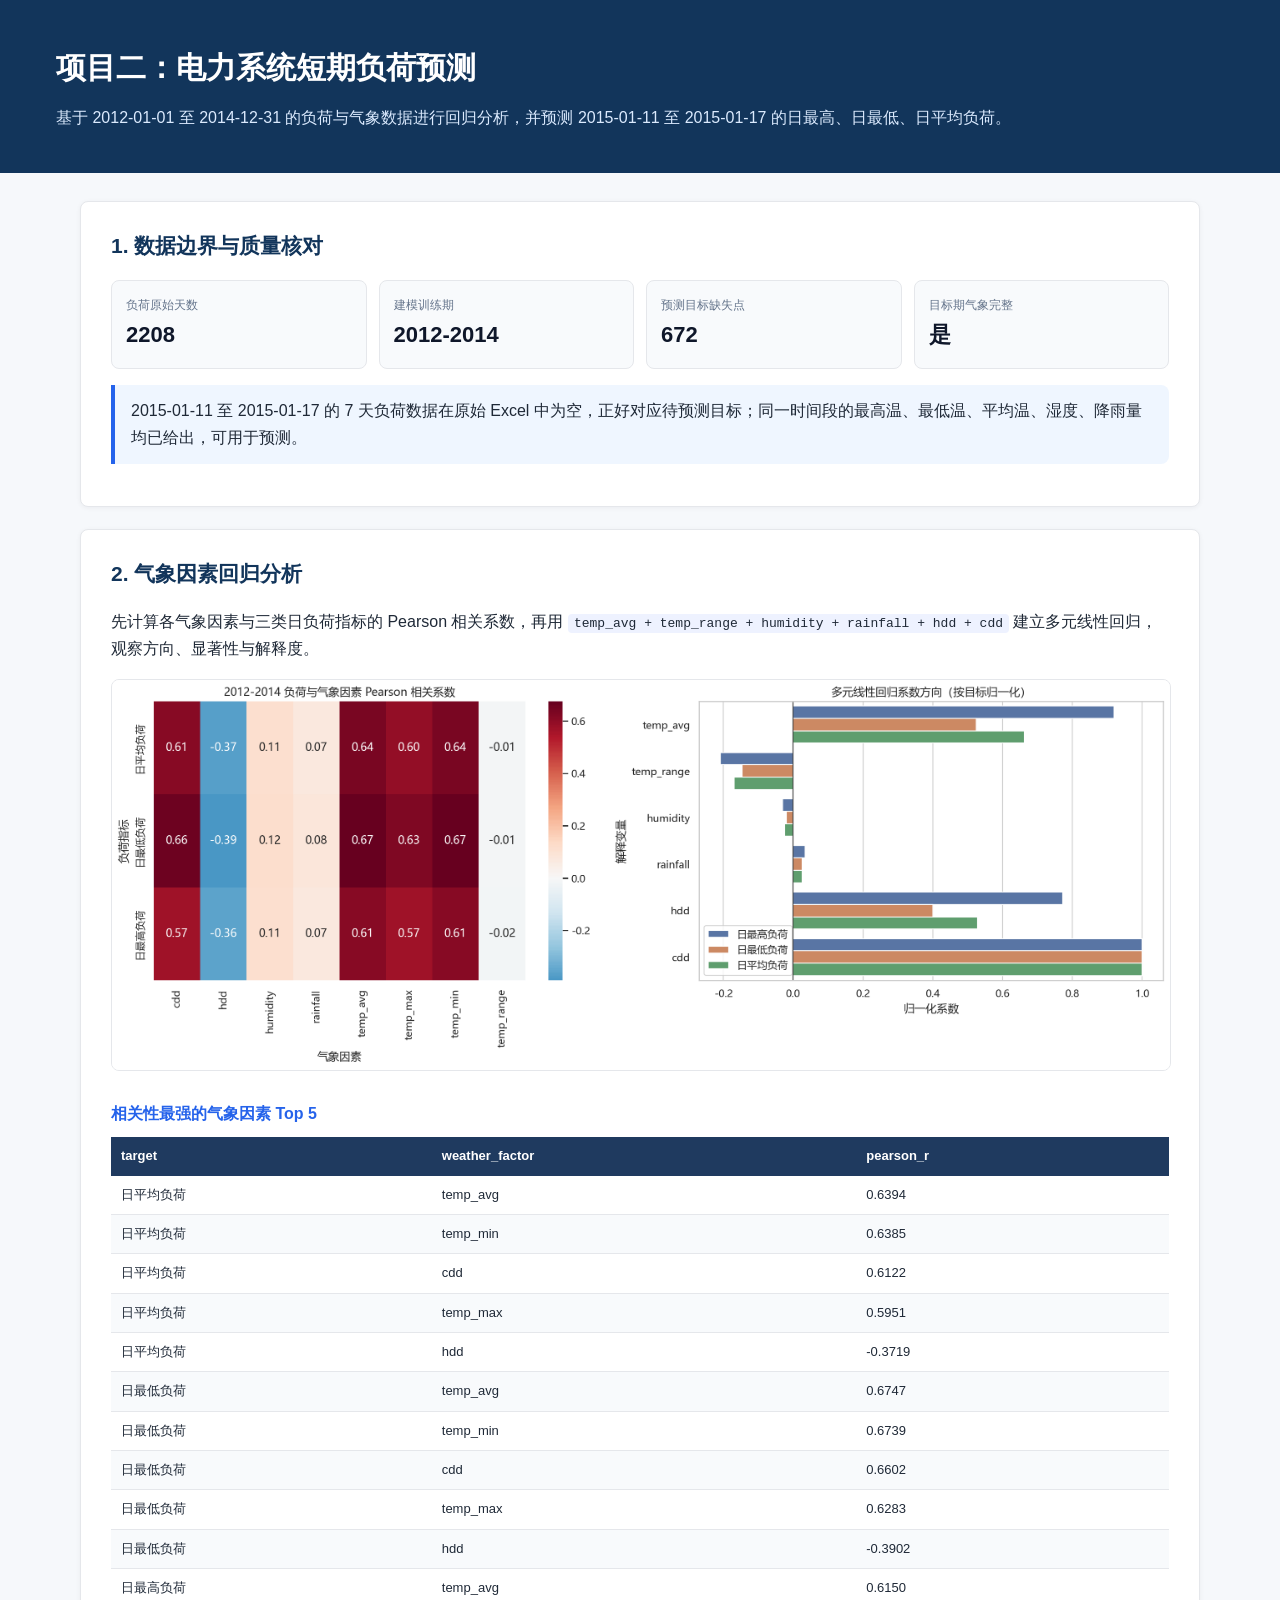
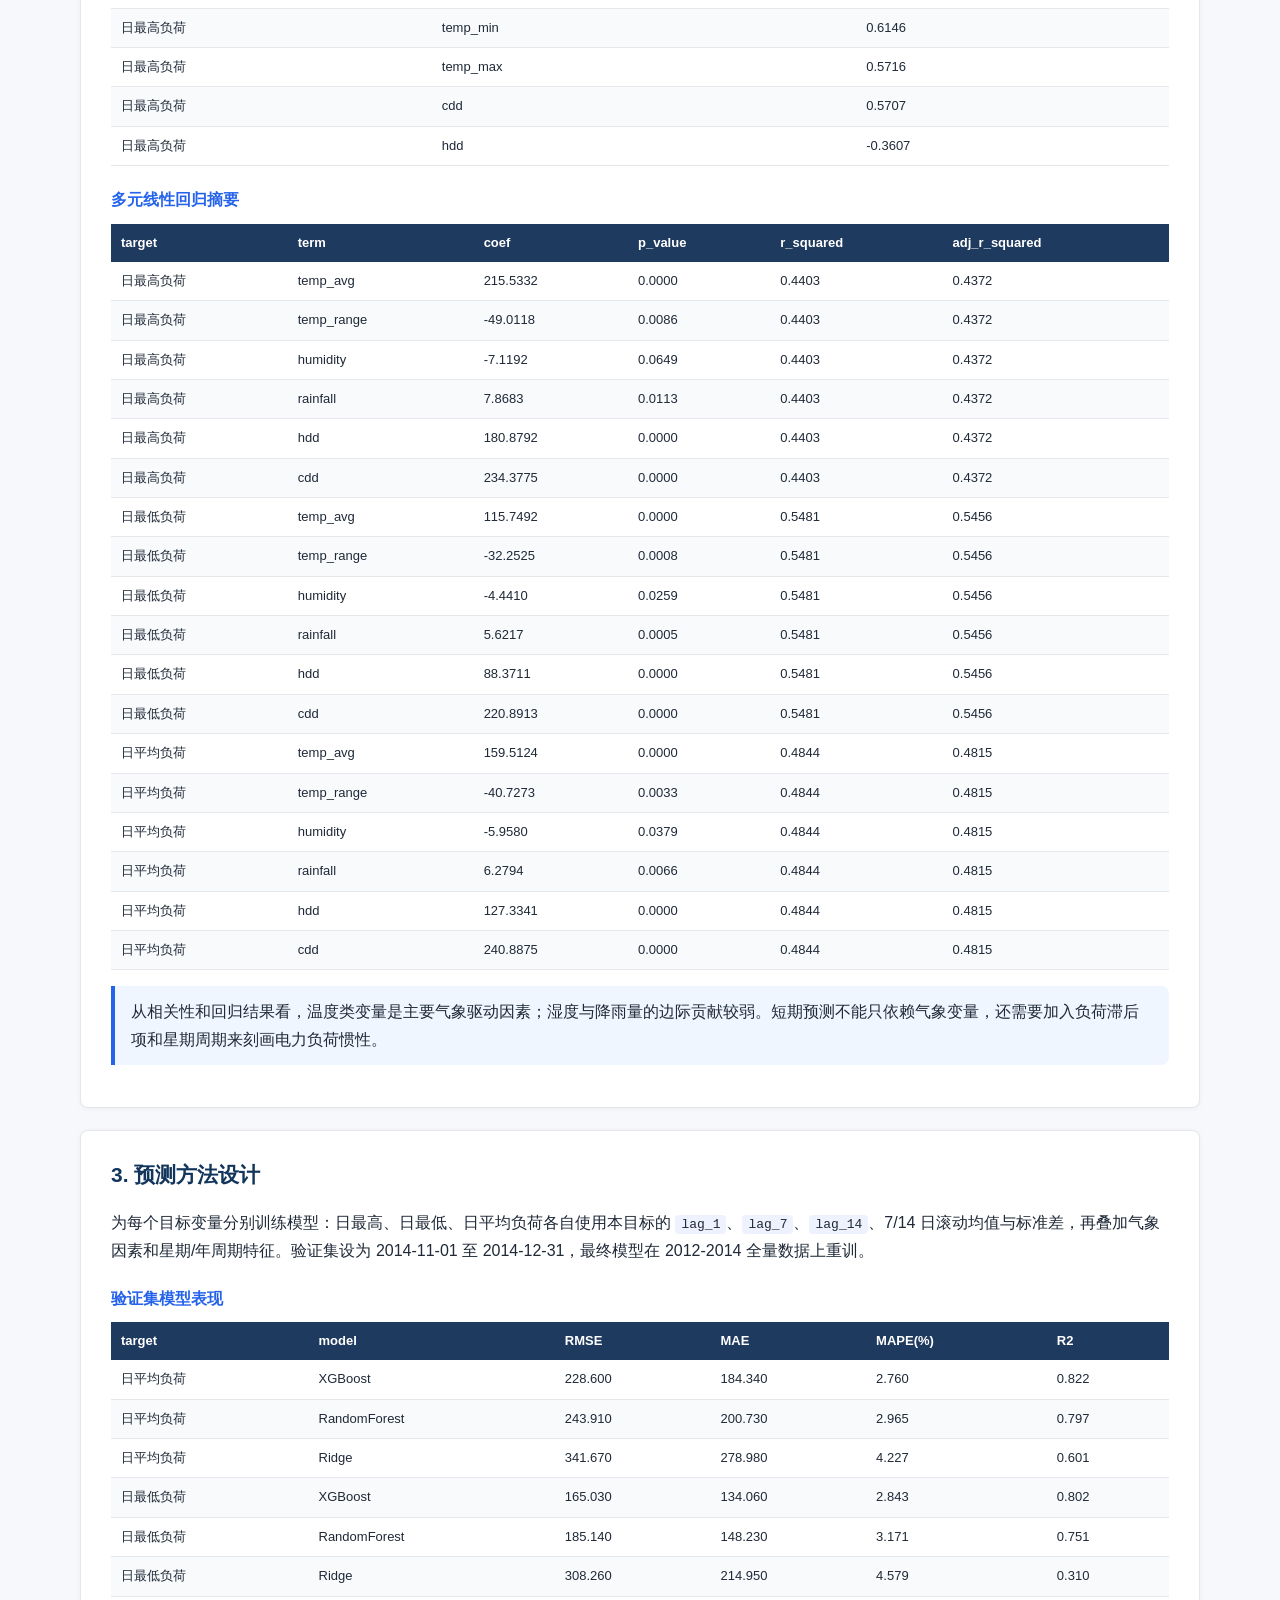
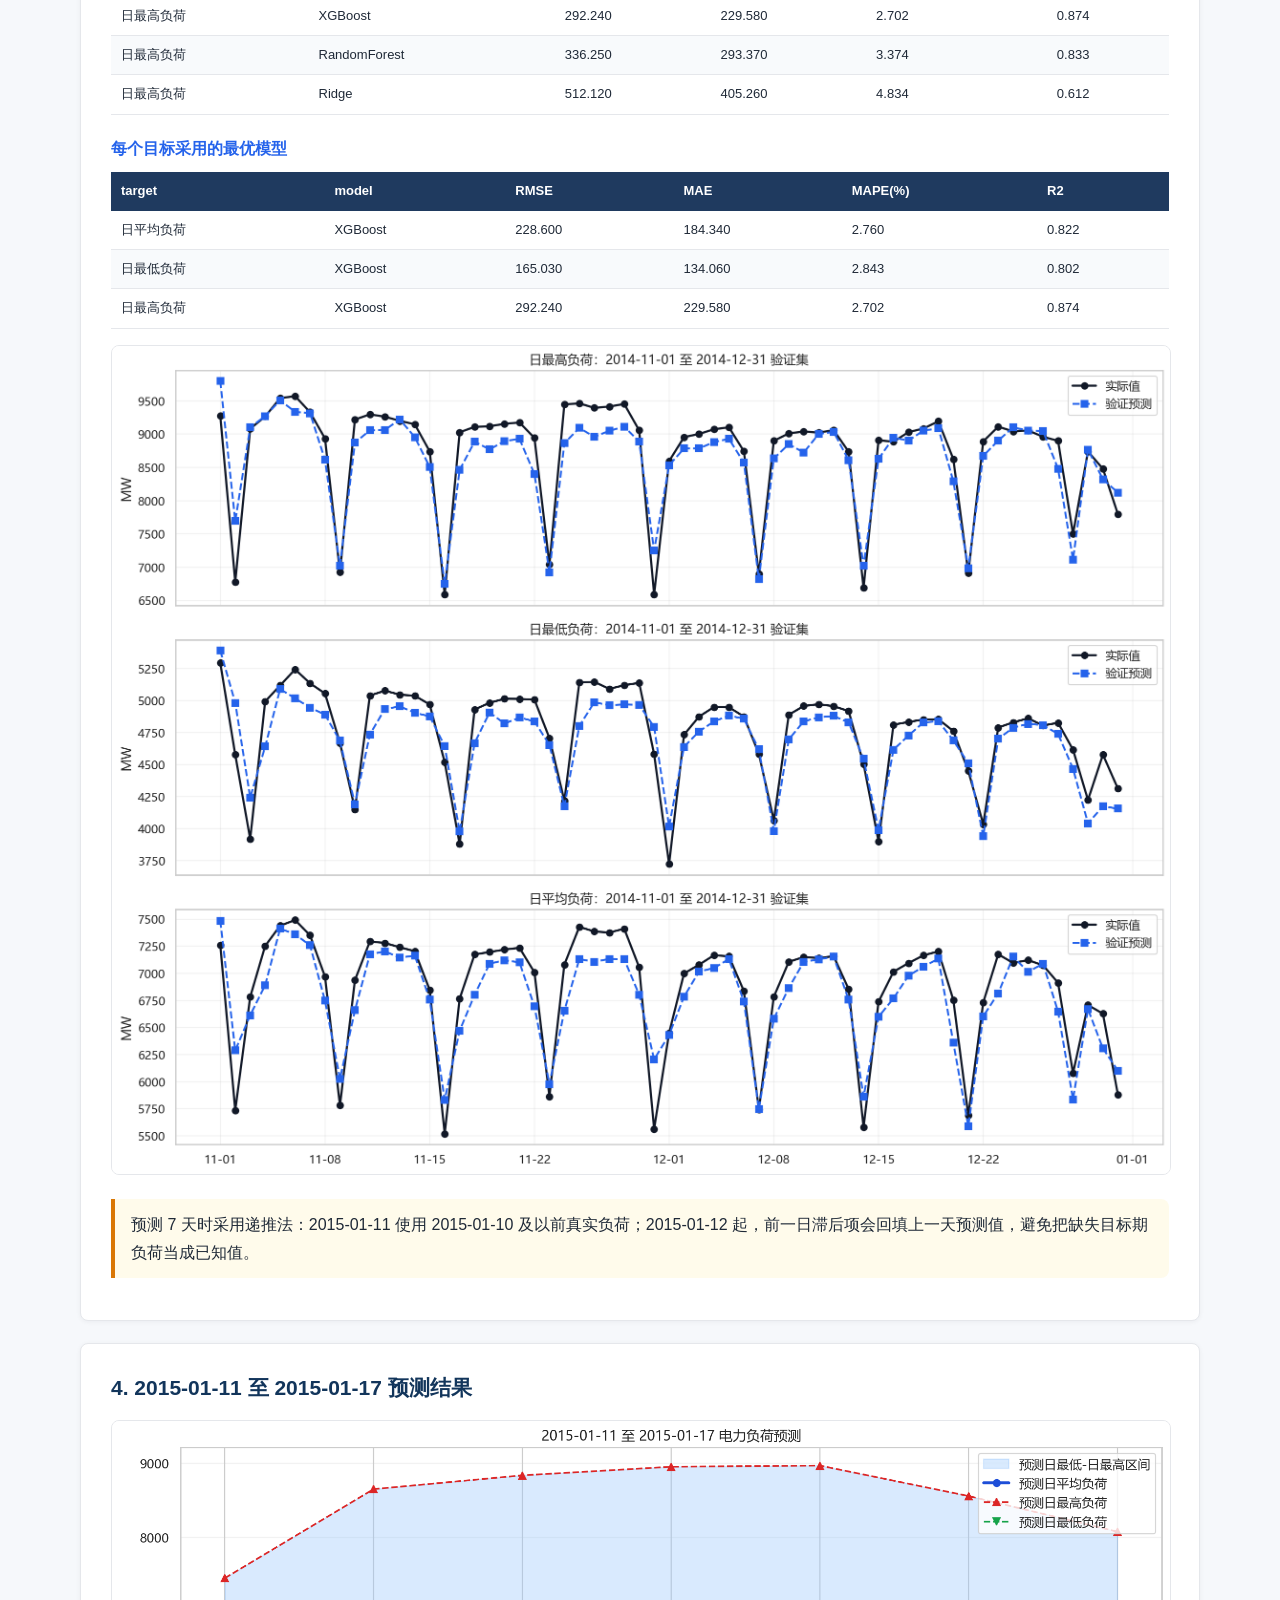
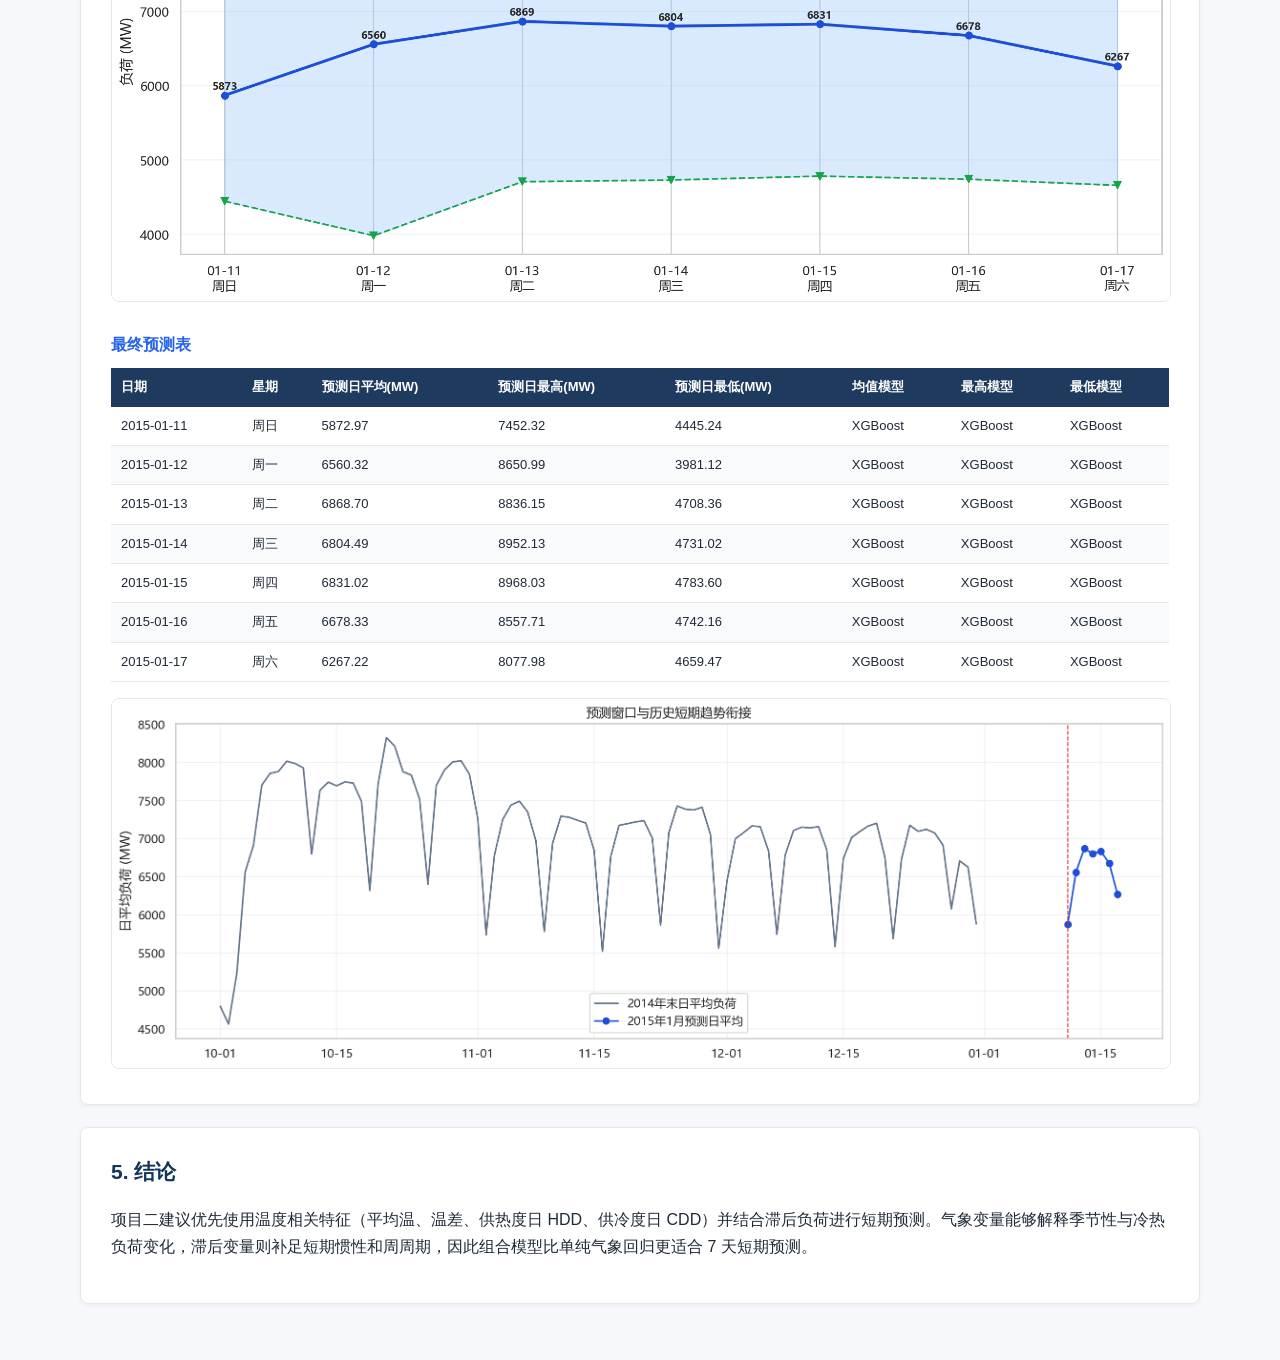
==== output/project2/project2_report.html @ 7e074442 "Initial project2 load forecasting" ====
<!DOCTYPE html>
<html lang="zh-CN">
<head>
<meta charset="utf-8">
<title>项目二：电力系统短期负荷预测</title>
<style>
body { margin: 0; background: #f6f8fb; color: #1f2937; font-family: "Microsoft YaHei", "PingFang SC", Arial, sans-serif; line-height: 1.72; }
header { background: #12355b; color: white; padding: 42px 56px; }
header h1 { margin: 0 0 10px; font-size: 30px; }
header p { margin: 0; color: #dbeafe; }
main { max-width: 1120px; margin: 28px auto 56px; padding: 0 24px; }
section { background: white; border: 1px solid #e5e7eb; border-radius: 8px; padding: 26px 30px; margin-bottom: 22px; box-shadow: 0 1px 5px rgba(15,23,42,.05); }
h2 { margin: 0 0 14px; font-size: 21px; color: #12355b; }
h3 { margin: 20px 0 10px; font-size: 16px; color: #2563eb; }
.grid { display: grid; grid-template-columns: repeat(4, minmax(0, 1fr)); gap: 12px; margin: 16px 0; }
.card { border: 1px solid #e5e7eb; border-radius: 8px; padding: 14px; background: #f8fafc; }
.label { color: #64748b; font-size: 12px; }
.value { color: #0f172a; font-size: 22px; font-weight: 800; }
.note { border-left: 4px solid #2563eb; background: #eff6ff; padding: 12px 16px; border-radius: 0 8px 8px 0; }
.warn { border-left-color: #d97706; background: #fffbeb; }
img { max-width: 100%; border-radius: 8px; border: 1px solid #e5e7eb; }
table { width: 100%; border-collapse: collapse; font-size: 13px; margin: 10px 0 16px; }
th { background: #1f3a5f; color: white; text-align: left; padding: 8px 10px; }
td { border-bottom: 1px solid #e5e7eb; padding: 8px 10px; }
tr:nth-child(even) td { background: #f8fafc; }
code { background: #eef2ff; padding: 2px 6px; border-radius: 4px; }
@media (max-width: 820px) { .grid { grid-template-columns: repeat(2, minmax(0, 1fr)); } }
</style>
</head>
<body>
<header>
  <h1>项目二：电力系统短期负荷预测</h1>
  <p>基于 2012-01-01 至 2014-12-31 的负荷与气象数据进行回归分析，并预测 2015-01-11 至 2015-01-17 的日最高、日最低、日平均负荷。</p>
</header>
<main>
<section>
  <h2>1. 数据边界与质量核对</h2>
  <div class="grid">
    <div class="card"><div class="label">负荷原始天数</div><div class="value">2208</div></div>
    <div class="card"><div class="label">建模训练期</div><div class="value">2012-2014</div></div>
    <div class="card"><div class="label">预测目标缺失点</div><div class="value">672</div></div>
    <div class="card"><div class="label">目标期气象完整</div><div class="value">是</div></div>
  </div>
  <p class="note">2015-01-11 至 2015-01-17 的 7 天负荷数据在原始 Excel 中为空，正好对应待预测目标；同一时间段的最高温、最低温、平均温、湿度、降雨量均已给出，可用于预测。</p>
</section>

<section>
  <h2>2. 气象因素回归分析</h2>
  <p>先计算各气象因素与三类日负荷指标的 Pearson 相关系数，再用 <code>temp_avg + temp_range + humidity + rainfall + hdd + cdd</code> 建立多元线性回归，观察方向、显著性与解释度。</p>
  <img src="[data-uri]" alt="气象回归分析">
  <h3>相关性最强的气象因素 Top 5</h3>
  <table class="dataframe data-table">
  <thead>
    <tr style="text-align: right;">
      <th>target</th>
      <th>weather_factor</th>
      <th>pearson_r</th>
    </tr>
  </thead>
  <tbody>
    <tr>
      <td>日平均负荷</td>
      <td>temp_avg</td>
      <td>0.6394</td>
    </tr>
    <tr>
      <td>日平均负荷</td>
      <td>temp_min</td>
      <td>0.6385</td>
    </tr>
    <tr>
      <td>日平均负荷</td>
      <td>cdd</td>
      <td>0.6122</td>
    </tr>
    <tr>
      <td>日平均负荷</td>
      <td>temp_max</td>
      <td>0.5951</td>
    </tr>
    <tr>
      <td>日平均负荷</td>
      <td>hdd</td>
      <td>-0.3719</td>
    </tr>
    <tr>
      <td>日最低负荷</td>
      <td>temp_avg</td>
      <td>0.6747</td>
    </tr>
    <tr>
      <td>日最低负荷</td>
      <td>temp_min</td>
      <td>0.6739</td>
    </tr>
    <tr>
      <td>日最低负荷</td>
      <td>cdd</td>
      <td>0.6602</td>
    </tr>
    <tr>
      <td>日最低负荷</td>
      <td>temp_max</td>
      <td>0.6283</td>
    </tr>
    <tr>
      <td>日最低负荷</td>
      <td>hdd</td>
      <td>-0.3902</td>
    </tr>
    <tr>
      <td>日最高负荷</td>
      <td>temp_avg</td>
      <td>0.6150</td>
    </tr>
    <tr>
      <td>日最高负荷</td>
      <td>temp_min</td>
      <td>0.6146</td>
    </tr>
    <tr>
      <td>日最高负荷</td>
      <td>temp_max</td>
      <td>0.5716</td>
    </tr>
    <tr>
      <td>日最高负荷</td>
      <td>cdd</td>
      <td>0.5707</td>
    </tr>
    <tr>
      <td>日最高负荷</td>
      <td>hdd</td>
      <td>-0.3607</td>
    </tr>
  </tbody>
</table>
  <h3>多元线性回归摘要</h3>
  <table class="dataframe data-table">
  <thead>
    <tr style="text-align: right;">
      <th>target</th>
      <th>term</th>
      <th>coef</th>
      <th>p_value</th>
      <th>r_squared</th>
      <th>adj_r_squared</th>
    </tr>
  </thead>
  <tbody>
    <tr>
      <td>日最高负荷</td>
      <td>temp_avg</td>
      <td>215.5332</td>
      <td>0.0000</td>
      <td>0.4403</td>
      <td>0.4372</td>
    </tr>
    <tr>
      <td>日最高负荷</td>
      <td>temp_range</td>
      <td>-49.0118</td>
      <td>0.0086</td>
      <td>0.4403</td>
      <td>0.4372</td>
    </tr>
    <tr>
      <td>日最高负荷</td>
      <td>humidity</td>
      <td>-7.1192</td>
      <td>0.0649</td>
      <td>0.4403</td>
      <td>0.4372</td>
    </tr>
    <tr>
      <td>日最高负荷</td>
      <td>rainfall</td>
      <td>7.8683</td>
      <td>0.0113</td>
      <td>0.4403</td>
      <td>0.4372</td>
    </tr>
    <tr>
      <td>日最高负荷</td>
      <td>hdd</td>
      <td>180.8792</td>
      <td>0.0000</td>
      <td>0.4403</td>
      <td>0.4372</td>
    </tr>
    <tr>
      <td>日最高负荷</td>
      <td>cdd</td>
      <td>234.3775</td>
      <td>0.0000</td>
      <td>0.4403</td>
      <td>0.4372</td>
    </tr>
    <tr>
      <td>日最低负荷</td>
      <td>temp_avg</td>
      <td>115.7492</td>
      <td>0.0000</td>
      <td>0.5481</td>
      <td>0.5456</td>
    </tr>
    <tr>
      <td>日最低负荷</td>
      <td>temp_range</td>
      <td>-32.2525</td>
      <td>0.0008</td>
      <td>0.5481</td>
      <td>0.5456</td>
    </tr>
    <tr>
      <td>日最低负荷</td>
      <td>humidity</td>
      <td>-4.4410</td>
      <td>0.0259</td>
      <td>0.5481</td>
      <td>0.5456</td>
    </tr>
    <tr>
      <td>日最低负荷</td>
      <td>rainfall</td>
      <td>5.6217</td>
      <td>0.0005</td>
      <td>0.5481</td>
      <td>0.5456</td>
    </tr>
    <tr>
      <td>日最低负荷</td>
      <td>hdd</td>
      <td>88.3711</td>
      <td>0.0000</td>
      <td>0.5481</td>
      <td>0.5456</td>
    </tr>
    <tr>
      <td>日最低负荷</td>
      <td>cdd</td>
      <td>220.8913</td>
      <td>0.0000</td>
      <td>0.5481</td>
      <td>0.5456</td>
    </tr>
    <tr>
      <td>日平均负荷</td>
      <td>temp_avg</td>
      <td>159.5124</td>
      <td>0.0000</td>
      <td>0.4844</td>
      <td>0.4815</td>
    </tr>
    <tr>
      <td>日平均负荷</td>
      <td>temp_range</td>
      <td>-40.7273</td>
      <td>0.0033</td>
      <td>0.4844</td>
      <td>0.4815</td>
    </tr>
    <tr>
      <td>日平均负荷</td>
      <td>humidity</td>
      <td>-5.9580</td>
      <td>0.0379</td>
      <td>0.4844</td>
      <td>0.4815</td>
    </tr>
    <tr>
      <td>日平均负荷</td>
      <td>rainfall</td>
      <td>6.2794</td>
      <td>0.0066</td>
      <td>0.4844</td>
      <td>0.4815</td>
    </tr>
    <tr>
      <td>日平均负荷</td>
      <td>hdd</td>
      <td>127.3341</td>
      <td>0.0000</td>
      <td>0.4844</td>
      <td>0.4815</td>
    </tr>
    <tr>
      <td>日平均负荷</td>
      <td>cdd</td>
      <td>240.8875</td>
      <td>0.0000</td>
      <td>0.4844</td>
      <td>0.4815</td>
    </tr>
  </tbody>
</table>
  <p class="note">从相关性和回归结果看，温度类变量是主要气象驱动因素；湿度与降雨量的边际贡献较弱。短期预测不能只依赖气象变量，还需要加入负荷滞后项和星期周期来刻画电力负荷惯性。</p>
</section>

<section>
  <h2>3. 预测方法设计</h2>
  <p>为每个目标变量分别训练模型：日最高、日最低、日平均负荷各自使用本目标的 <code>lag_1</code>、<code>lag_7</code>、<code>lag_14</code>、7/14 日滚动均值与标准差，再叠加气象因素和星期/年周期特征。验证集设为 2014-11-01 至 2014-12-31，最终模型在 2012-2014 全量数据上重训。</p>
  <h3>验证集模型表现</h3>
  <table class="dataframe data-table">
  <thead>
    <tr style="text-align: right;">
      <th>target</th>
      <th>model</th>
      <th>RMSE</th>
      <th>MAE</th>
      <th>MAPE(%)</th>
      <th>R2</th>
    </tr>
  </thead>
  <tbody>
    <tr>
      <td>日平均负荷</td>
      <td>XGBoost</td>
      <td>228.600</td>
      <td>184.340</td>
      <td>2.760</td>
      <td>0.822</td>
    </tr>
    <tr>
      <td>日平均负荷</td>
      <td>RandomForest</td>
      <td>243.910</td>
      <td>200.730</td>
      <td>2.965</td>
      <td>0.797</td>
    </tr>
    <tr>
      <td>日平均负荷</td>
      <td>Ridge</td>
      <td>341.670</td>
      <td>278.980</td>
      <td>4.227</td>
      <td>0.601</td>
    </tr>
    <tr>
      <td>日最低负荷</td>
      <td>XGBoost</td>
      <td>165.030</td>
      <td>134.060</td>
      <td>2.843</td>
      <td>0.802</td>
    </tr>
    <tr>
      <td>日最低负荷</td>
      <td>RandomForest</td>
      <td>185.140</td>
      <td>148.230</td>
      <td>3.171</td>
      <td>0.751</td>
    </tr>
    <tr>
      <td>日最低负荷</td>
      <td>Ridge</td>
      <td>308.260</td>
      <td>214.950</td>
      <td>4.579</td>
      <td>0.310</td>
    </tr>
    <tr>
      <td>日最高负荷</td>
      <td>XGBoost</td>
      <td>292.240</td>
      <td>229.580</td>
      <td>2.702</td>
      <td>0.874</td>
    </tr>
    <tr>
      <td>日最高负荷</td>
      <td>RandomForest</td>
      <td>336.250</td>
      <td>293.370</td>
      <td>3.374</td>
      <td>0.833</td>
    </tr>
    <tr>
      <td>日最高负荷</td>
      <td>Ridge</td>
      <td>512.120</td>
      <td>405.260</td>
      <td>4.834</td>
      <td>0.612</td>
    </tr>
  </tbody>
</table>
  <h3>每个目标采用的最优模型</h3>
  <table class="dataframe data-table">
  <thead>
    <tr style="text-align: right;">
      <th>target</th>
      <th>model</th>
      <th>RMSE</th>
      <th>MAE</th>
      <th>MAPE(%)</th>
      <th>R2</th>
    </tr>
  </thead>
  <tbody>
    <tr>
      <td>日平均负荷</td>
      <td>XGBoost</td>
      <td>228.600</td>
      <td>184.340</td>
      <td>2.760</td>
      <td>0.822</td>
    </tr>
    <tr>
      <td>日最低负荷</td>
      <td>XGBoost</td>
      <td>165.030</td>
      <td>134.060</td>
      <td>2.843</td>
      <td>0.802</td>
    </tr>
    <tr>
      <td>日最高负荷</td>
      <td>XGBoost</td>
      <td>292.240</td>
      <td>229.580</td>
      <td>2.702</td>
      <td>0.874</td>
    </tr>
  </tbody>
</table>
  <img src="[data-uri]" alt="验证集拟合">
  <p class="note warn">预测 7 天时采用递推法：2015-01-11 使用 2015-01-10 及以前真实负荷；2015-01-12 起，前一日滞后项会回填上一天预测值，避免把缺失目标期负荷当成已知值。</p>
</section>

<section>
  <h2>4. 2015-01-11 至 2015-01-17 预测结果</h2>
  <img src="[data-uri]" alt="最终预测">
  <h3>最终预测表</h3>
  <table class="dataframe data-table">
  <thead>
    <tr style="text-align: right;">
      <th>日期</th>
      <th>星期</th>
      <th>预测日平均(MW)</th>
      <th>预测日最高(MW)</th>
      <th>预测日最低(MW)</th>
      <th>均值模型</th>
      <th>最高模型</th>
      <th>最低模型</th>
    </tr>
  </thead>
  <tbody>
    <tr>
      <td>2015-01-11</td>
      <td>周日</td>
      <td>5872.97</td>
      <td>7452.32</td>
      <td>4445.24</td>
      <td>XGBoost</td>
      <td>XGBoost</td>
      <td>XGBoost</td>
    </tr>
    <tr>
      <td>2015-01-12</td>
      <td>周一</td>
      <td>6560.32</td>
      <td>8650.99</td>
      <td>3981.12</td>
      <td>XGBoost</td>
      <td>XGBoost</td>
      <td>XGBoost</td>
    </tr>
    <tr>
      <td>2015-01-13</td>
      <td>周二</td>
      <td>6868.70</td>
      <td>8836.15</td>
      <td>4708.36</td>
      <td>XGBoost</td>
      <td>XGBoost</td>
      <td>XGBoost</td>
    </tr>
    <tr>
      <td>2015-01-14</td>
      <td>周三</td>
      <td>6804.49</td>
      <td>8952.13</td>
      <td>4731.02</td>
      <td>XGBoost</td>
      <td>XGBoost</td>
      <td>XGBoost</td>
    </tr>
    <tr>
      <td>2015-01-15</td>
      <td>周四</td>
      <td>6831.02</td>
      <td>8968.03</td>
      <td>4783.60</td>
      <td>XGBoost</td>
      <td>XGBoost</td>
      <td>XGBoost</td>
    </tr>
    <tr>
      <td>2015-01-16</td>
      <td>周五</td>
      <td>6678.33</td>
      <td>8557.71</td>
      <td>4742.16</td>
      <td>XGBoost</td>
      <td>XGBoost</td>
      <td>XGBoost</td>
    </tr>
    <tr>
      <td>2015-01-17</td>
      <td>周六</td>
      <td>6267.22</td>
      <td>8077.98</td>
      <td>4659.47</td>
      <td>XGBoost</td>
      <td>XGBoost</td>
      <td>XGBoost</td>
    </tr>
  </tbody>
</table>
  <img src="[data-uri]" alt="历史趋势衔接">
</section>

<section>
  <h2>5. 结论</h2>
  <p>项目二建议优先使用温度相关特征（平均温、温差、供热度日 HDD、供冷度日 CDD）并结合滞后负荷进行短期预测。气象变量能够解释季节性与冷热负荷变化，滞后变量则补足短期惯性和周周期，因此组合模型比单纯气象回归更适合 7 天短期预测。</p>
</section>
</main>
</body>
</html>
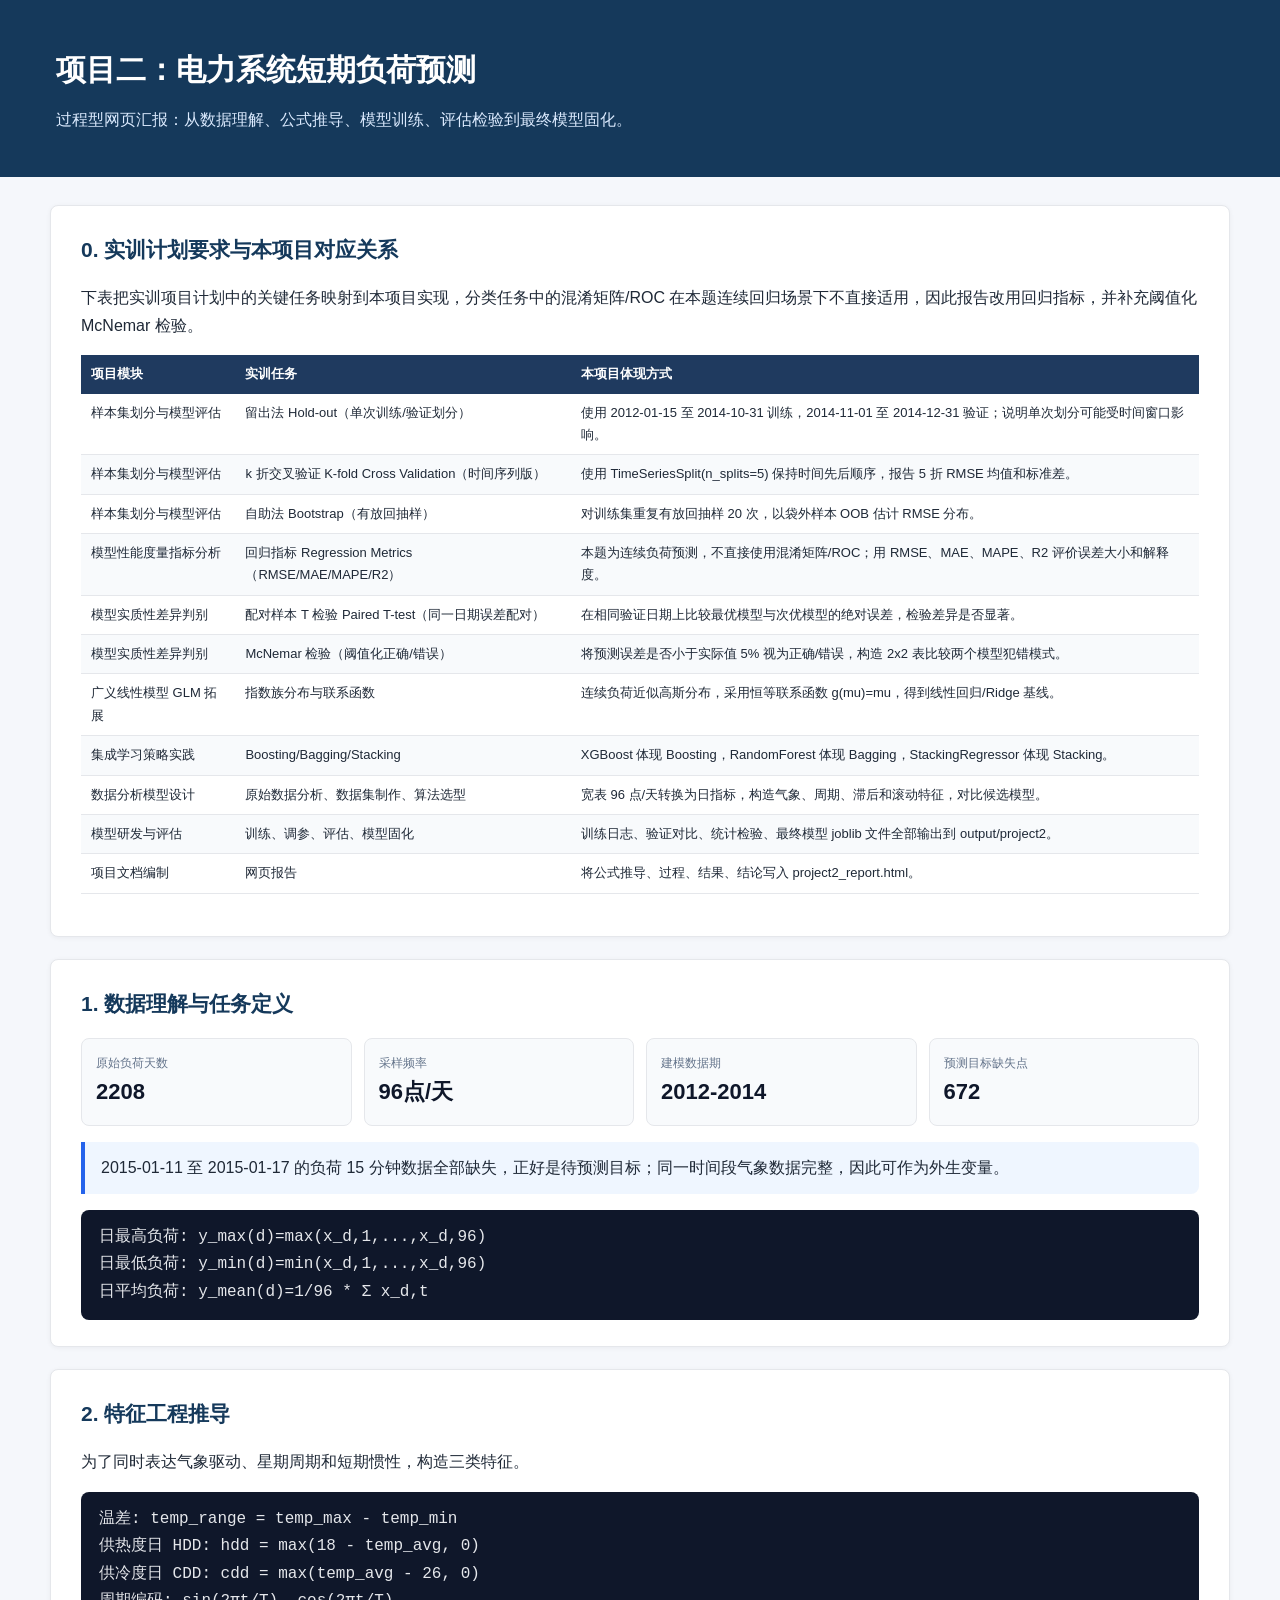
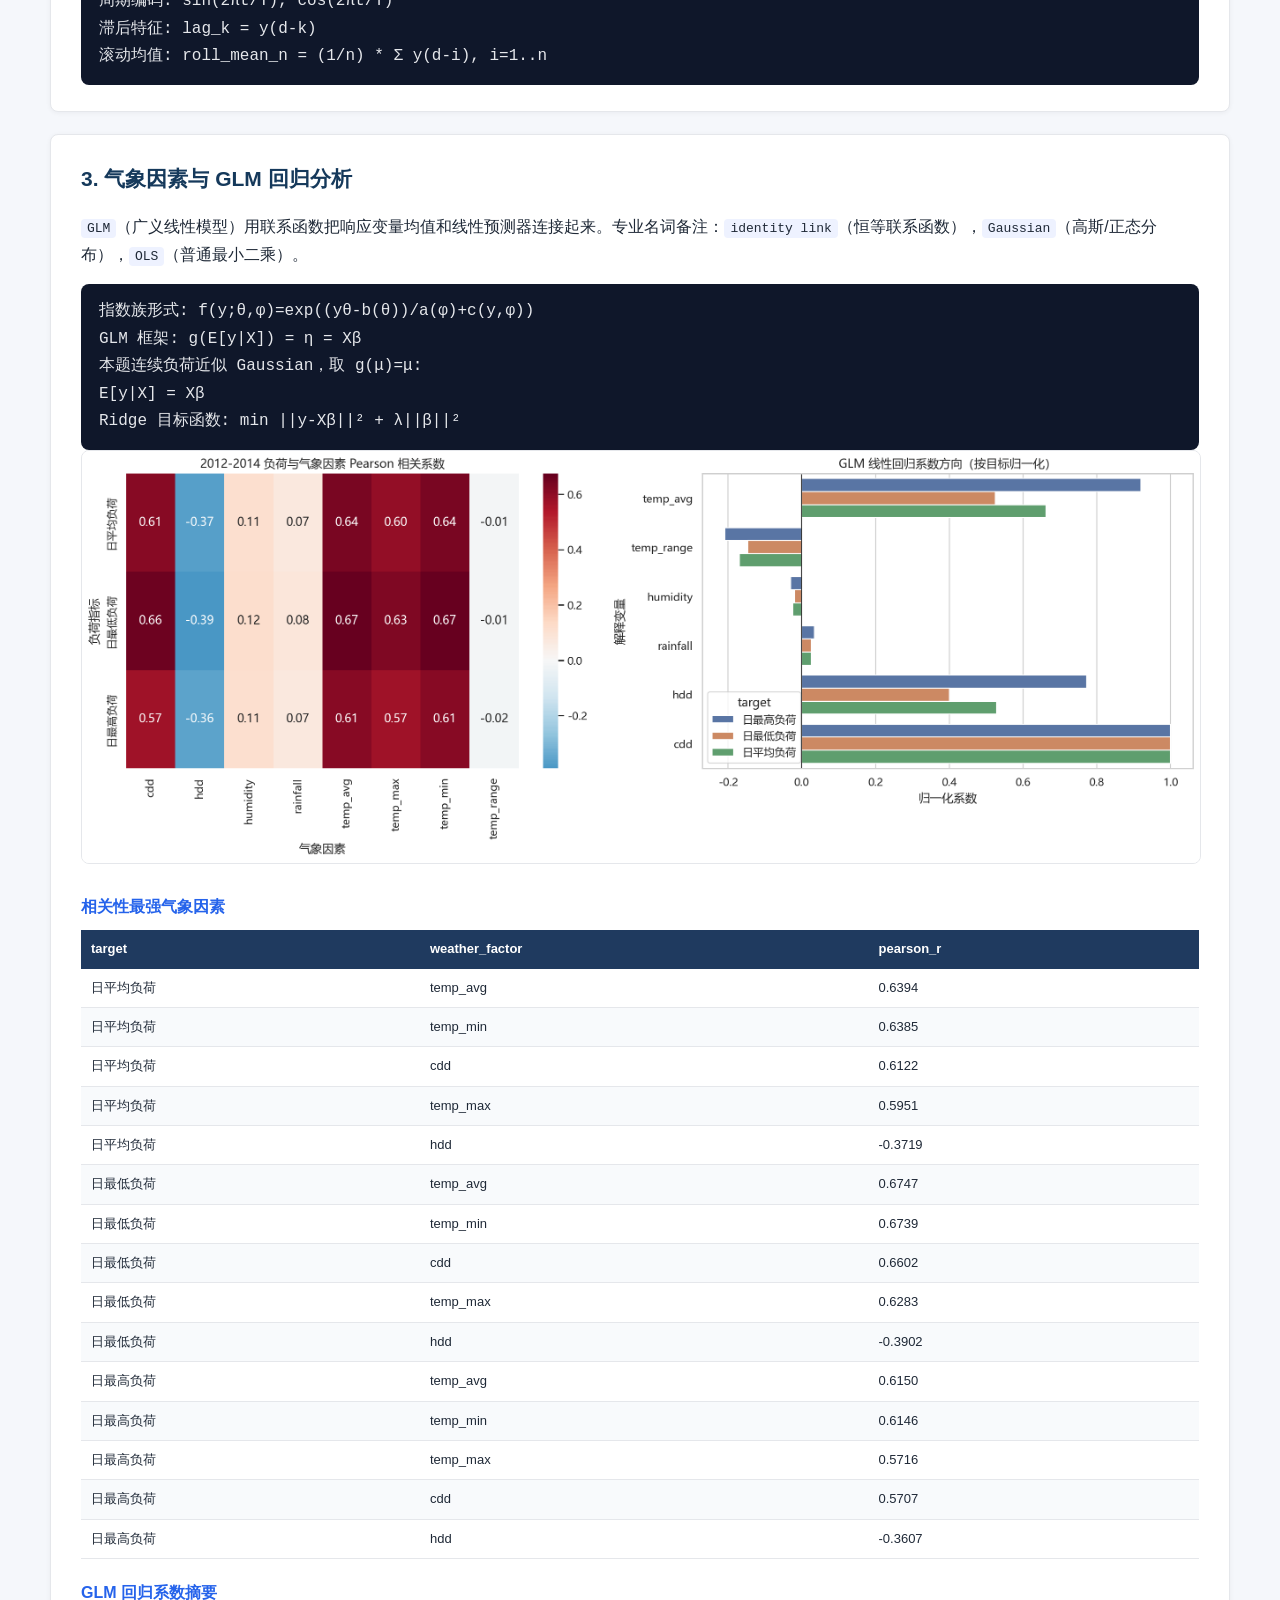
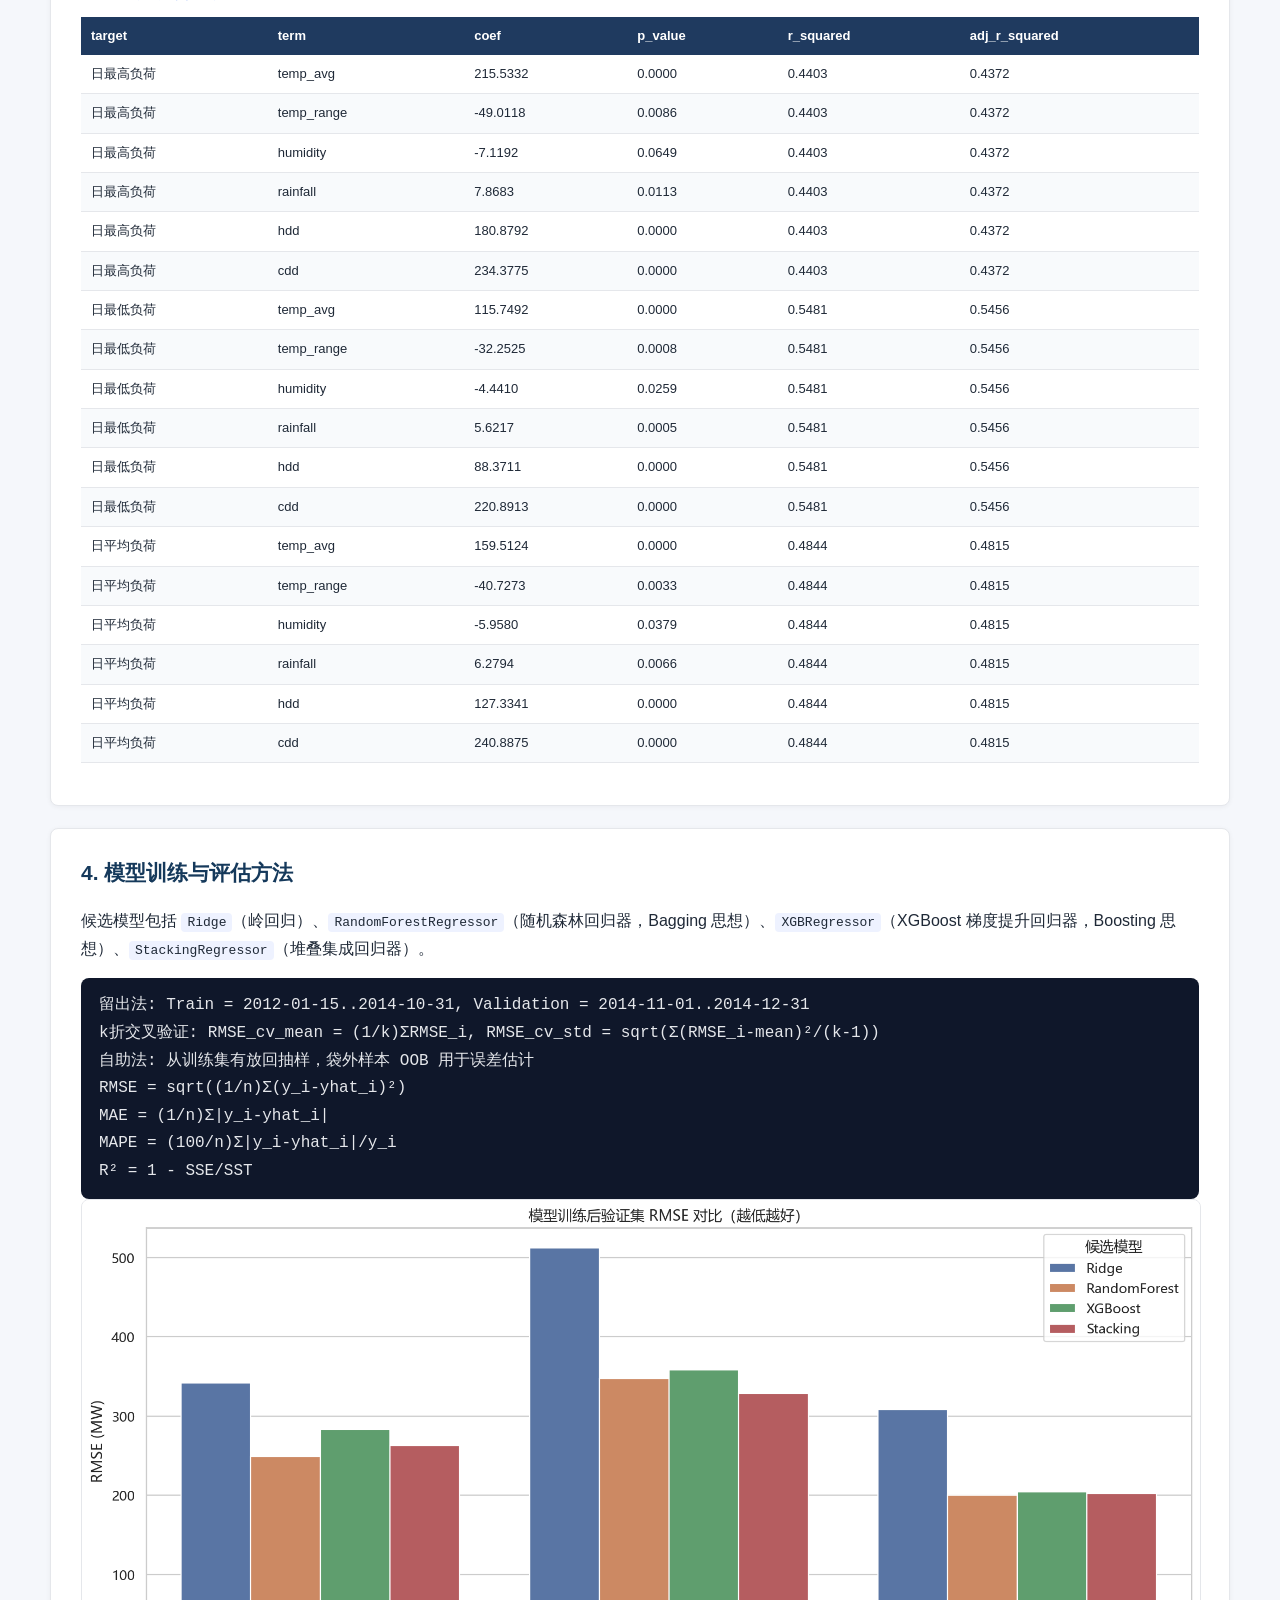
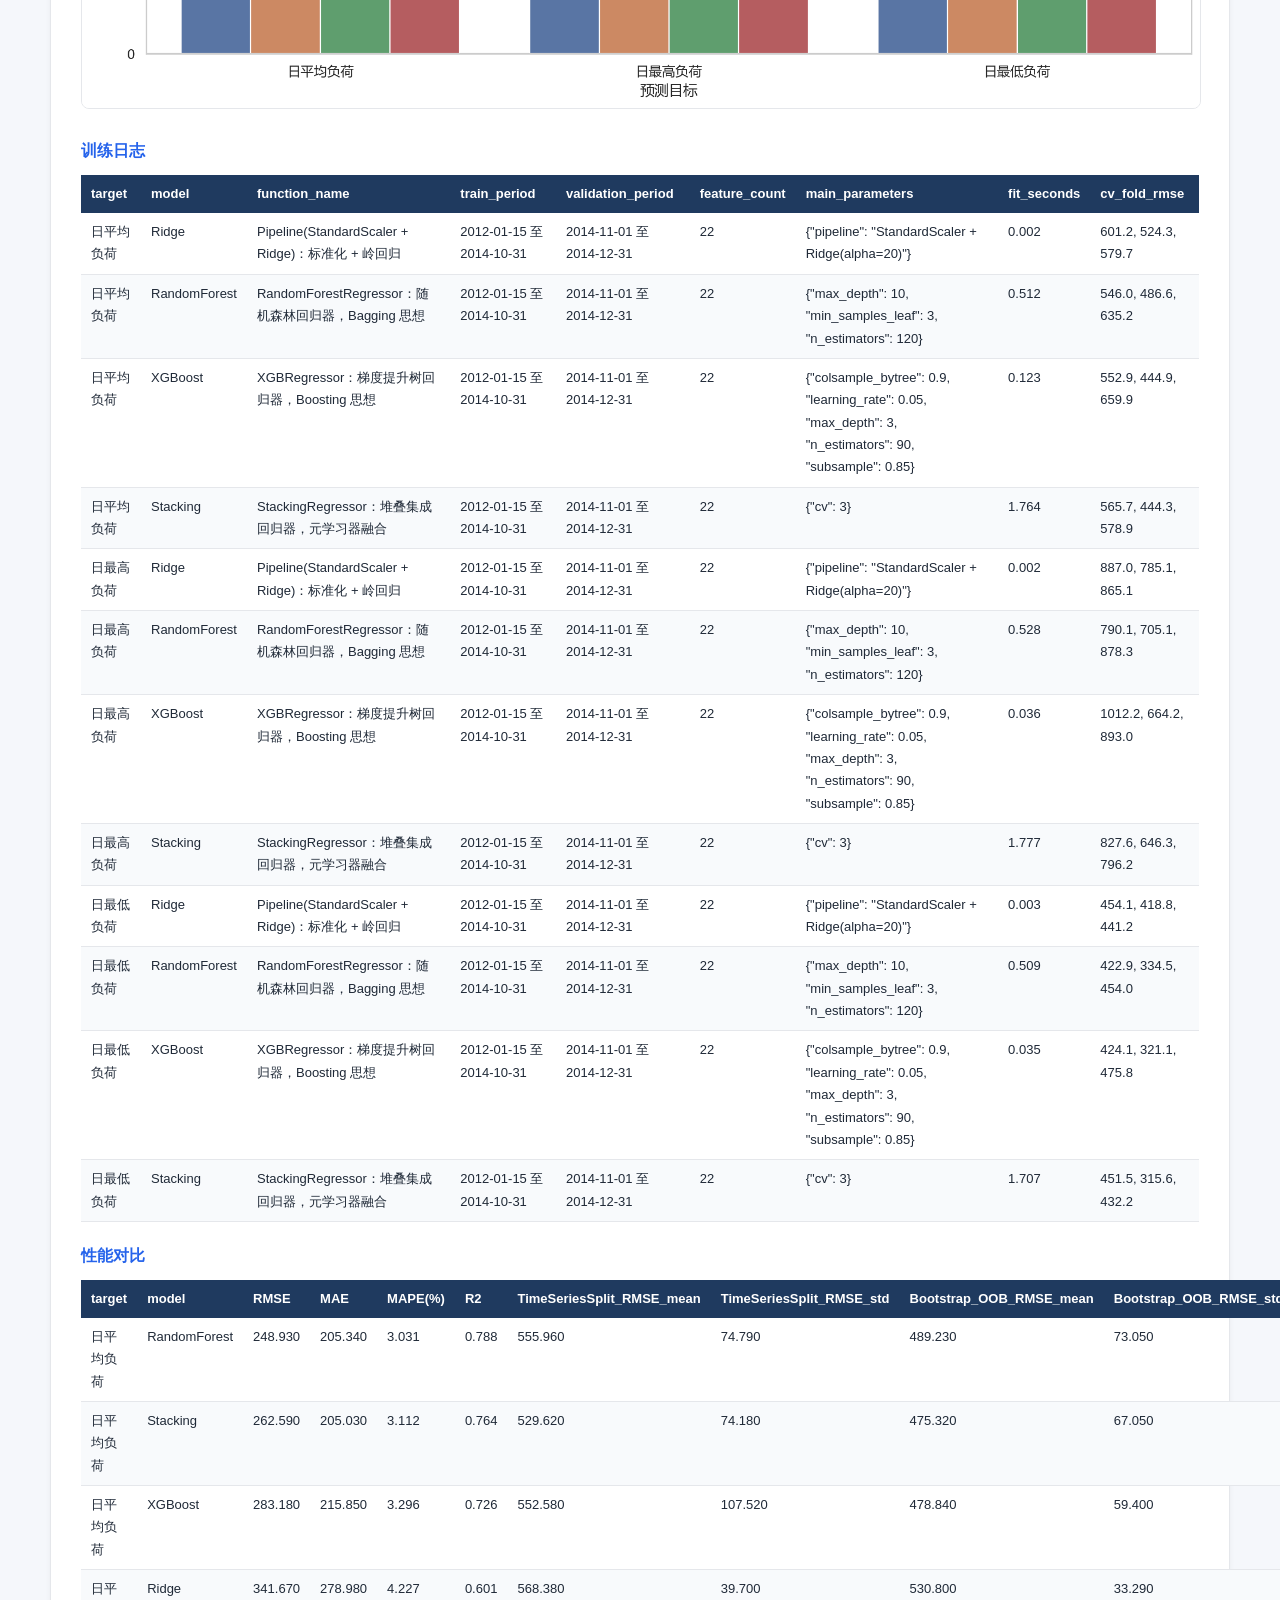
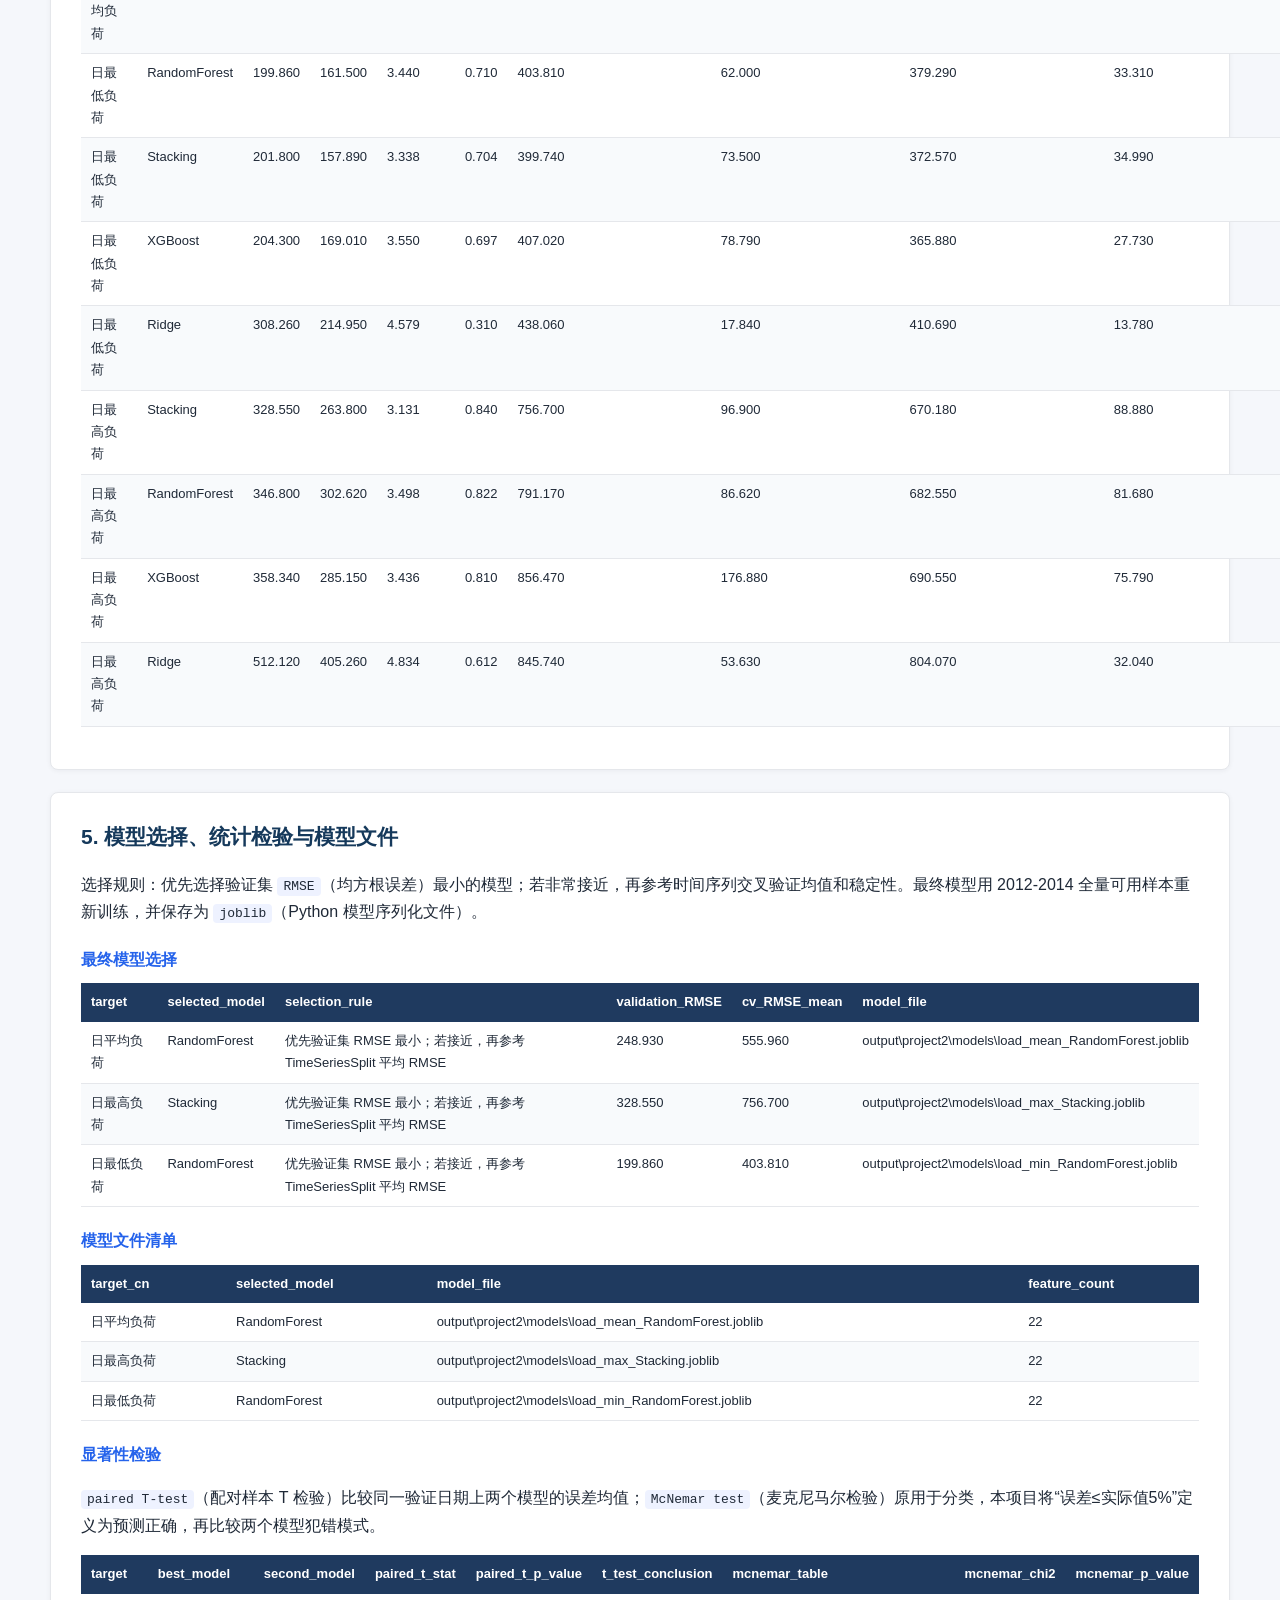
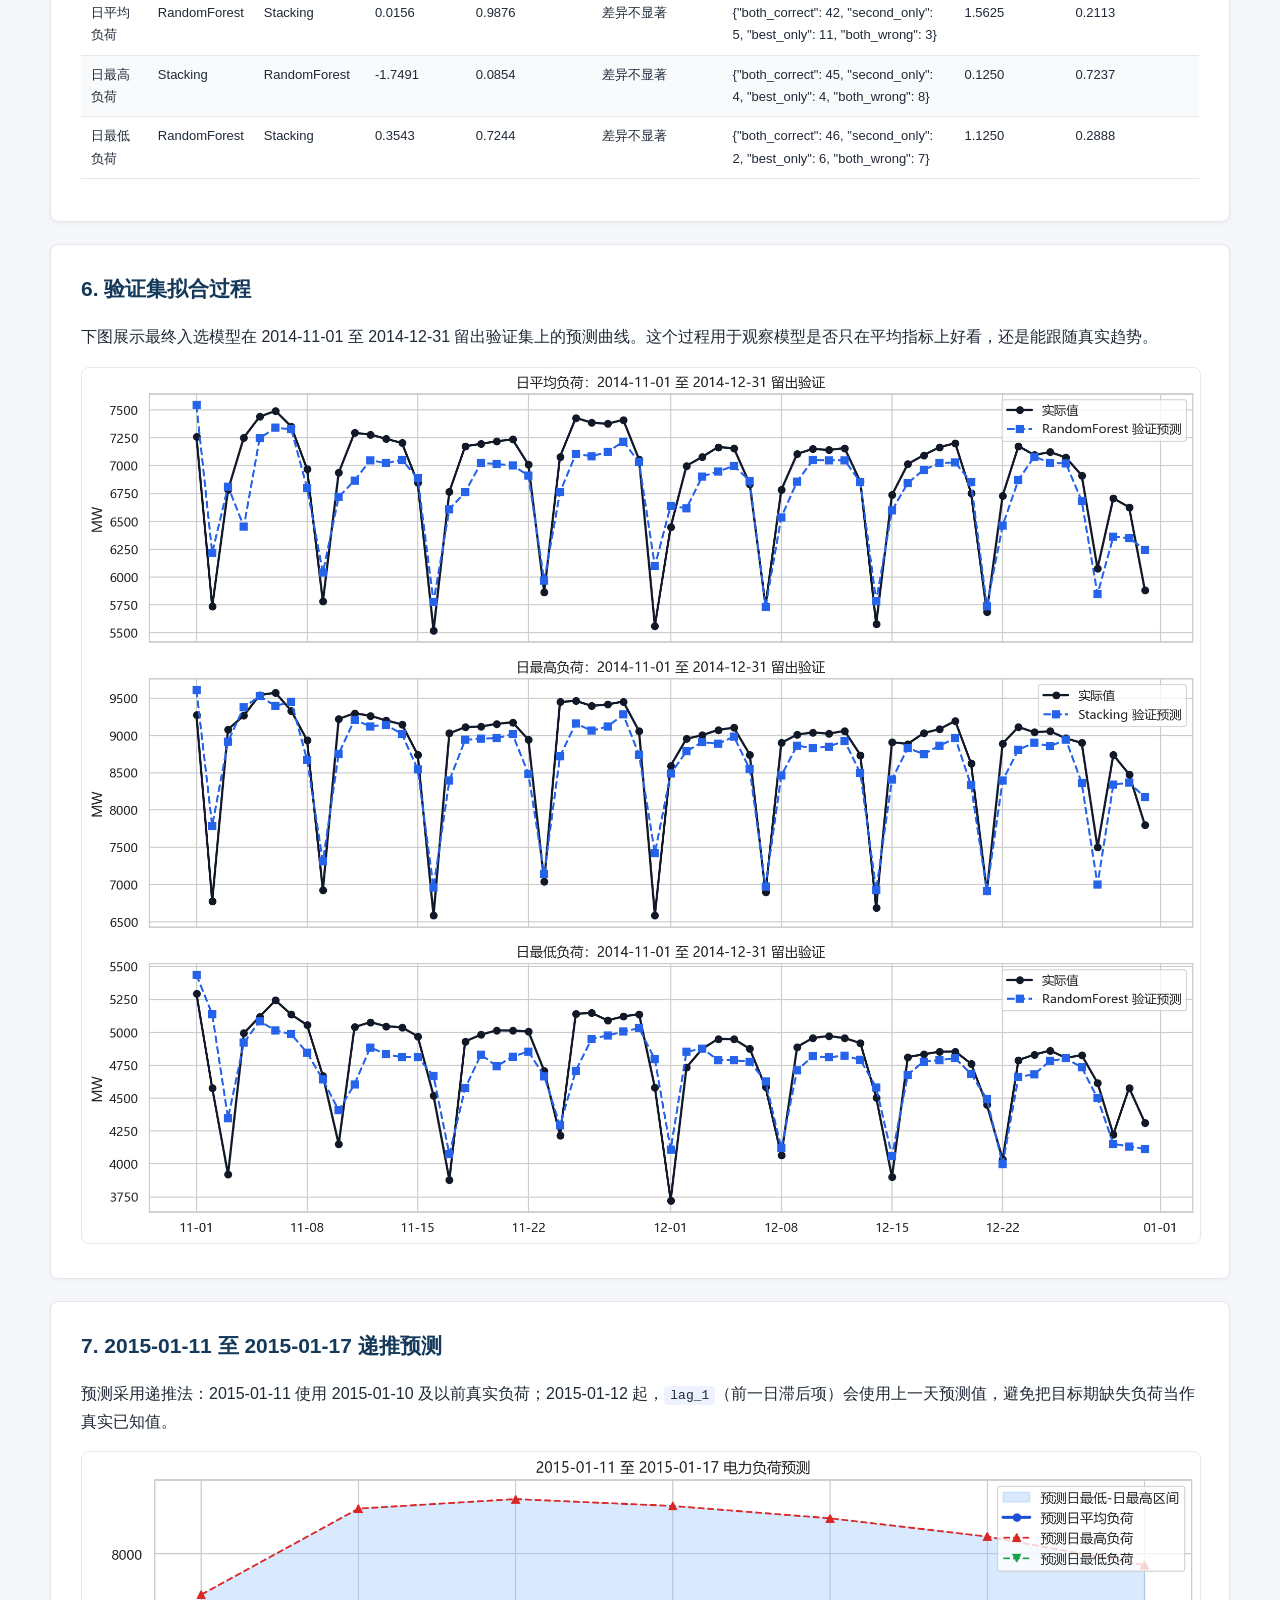
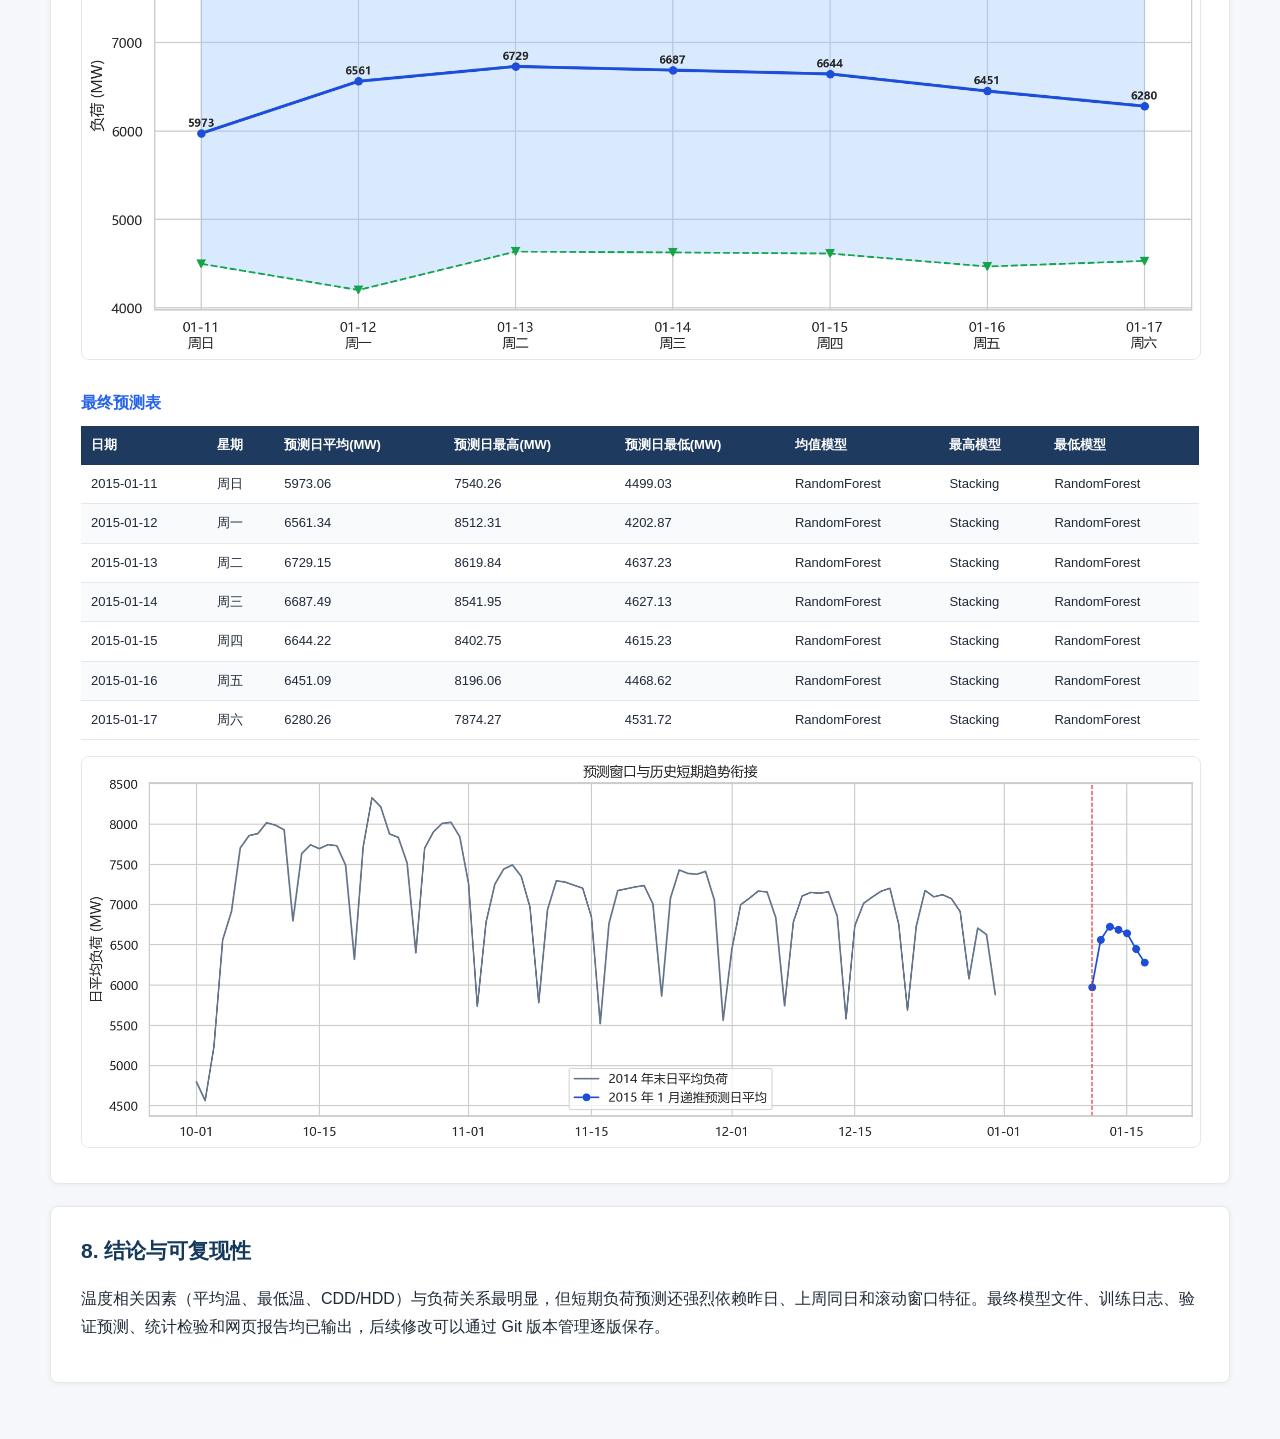
==== commit 5194e4c1: "Enhance project2 report and model training artifacts" ====
--- a/output/project2/project2_report.html
+++ b/output/project2/project2_report.html
@@ -1,55 +1,95 @@
 <!DOCTYPE html>
-<html lang="zh-CN">
-<head>
-<meta charset="utf-8">
-<title>项目二：电力系统短期负荷预测</title>
-<style>
-body { margin: 0; background: #f6f8fb; color: #1f2937; font-family: "Microsoft YaHei", "PingFang SC", Arial, sans-serif; line-height: 1.72; }
-header { background: #12355b; color: white; padding: 42px 56px; }
-header h1 { margin: 0 0 10px; font-size: 30px; }
-header p { margin: 0; color: #dbeafe; }
-main { max-width: 1120px; margin: 28px auto 56px; padding: 0 24px; }
-section { background: white; border: 1px solid #e5e7eb; border-radius: 8px; padding: 26px 30px; margin-bottom: 22px; box-shadow: 0 1px 5px rgba(15,23,42,.05); }
-h2 { margin: 0 0 14px; font-size: 21px; color: #12355b; }
-h3 { margin: 20px 0 10px; font-size: 16px; color: #2563eb; }
-.grid { display: grid; grid-template-columns: repeat(4, minmax(0, 1fr)); gap: 12px; margin: 16px 0; }
-.card { border: 1px solid #e5e7eb; border-radius: 8px; padding: 14px; background: #f8fafc; }
-.label { color: #64748b; font-size: 12px; }
-.value { color: #0f172a; font-size: 22px; font-weight: 800; }
-.note { border-left: 4px solid #2563eb; background: #eff6ff; padding: 12px 16px; border-radius: 0 8px 8px 0; }
-.warn { border-left-color: #d97706; background: #fffbeb; }
-img { max-width: 100%; border-radius: 8px; border: 1px solid #e5e7eb; }
-table { width: 100%; border-collapse: collapse; font-size: 13px; margin: 10px 0 16px; }
-th { background: #1f3a5f; color: white; text-align: left; padding: 8px 10px; }
-td { border-bottom: 1px solid #e5e7eb; padding: 8px 10px; }
-tr:nth-child(even) td { background: #f8fafc; }
-code { background: #eef2ff; padding: 2px 6px; border-radius: 4px; }
-@media (max-width: 820px) { .grid { grid-template-columns: repeat(2, minmax(0, 1fr)); } }
-</style>
-</head>
-<body>
-<header>
-  <h1>项目二：电力系统短期负荷预测</h1>
-  <p>基于 2012-01-01 至 2014-12-31 的负荷与气象数据进行回归分析，并预测 2015-01-11 至 2015-01-17 的日最高、日最低、日平均负荷。</p>
-</header>
-<main>
-<section>
-  <h2>1. 数据边界与质量核对</h2>
-  <div class="grid">
-    <div class="card"><div class="label">负荷原始天数</div><div class="value">2208</div></div>
-    <div class="card"><div class="label">建模训练期</div><div class="value">2012-2014</div></div>
-    <div class="card"><div class="label">预测目标缺失点</div><div class="value">672</div></div>
-    <div class="card"><div class="label">目标期气象完整</div><div class="value">是</div></div>
-  </div>
-  <p class="note">2015-01-11 至 2015-01-17 的 7 天负荷数据在原始 Excel 中为空，正好对应待预测目标；同一时间段的最高温、最低温、平均温、湿度、降雨量均已给出，可用于预测。</p>
-</section>
-
-<section>
-  <h2>2. 气象因素回归分析</h2>
-  <p>先计算各气象因素与三类日负荷指标的 Pearson 相关系数，再用 <code>temp_avg + temp_range + humidity + rainfall + hdd + cdd</code> 建立多元线性回归，观察方向、显著性与解释度。</p>
-  <img src="[data-uri]" alt="气象回归分析">
-  <h3>相关性最强的气象因素 Top 5</h3>
-  <table class="dataframe data-table">
+<html lang="zh-CN"><head><meta charset="utf-8"><title>项目二：电力系统短期负荷预测</title><style>
+body{margin:0;background:#f5f7fb;color:#1f2937;font-family:"Microsoft YaHei","PingFang SC",Arial,sans-serif;line-height:1.72}
+header{background:#15395b;color:white;padding:44px 56px}header h1{margin:0 0 10px;font-size:30px}header p{margin:0;color:#dbeafe}
+main{max-width:1180px;margin:28px auto 56px;padding:0 24px}section{background:white;border:1px solid #e5e7eb;border-radius:8px;padding:26px 30px;margin-bottom:22px;box-shadow:0 1px 5px rgba(15,23,42,.05)}
+h2{margin:0 0 14px;font-size:21px;color:#15395b}h3{margin:20px 0 10px;font-size:16px;color:#2563eb}
+.grid{display:grid;grid-template-columns:repeat(4,minmax(0,1fr));gap:12px;margin:16px 0}.card{border:1px solid #e5e7eb;border-radius:8px;padding:14px;background:#f8fafc}.label{color:#64748b;font-size:12px}.value{color:#0f172a;font-size:22px;font-weight:800}
+.note{border-left:4px solid #2563eb;background:#eff6ff;padding:12px 16px;border-radius:0 8px 8px 0}.warn{border-left-color:#d97706;background:#fffbeb}
+img{max-width:100%;border-radius:8px;border:1px solid #e5e7eb}table{width:100%;border-collapse:collapse;font-size:13px;margin:10px 0 16px}th{background:#1f3a5f;color:white;text-align:left;padding:8px 10px}td{border-bottom:1px solid #e5e7eb;padding:8px 10px;vertical-align:top}tr:nth-child(even) td{background:#f8fafc}code{background:#eef2ff;padding:2px 6px;border-radius:4px}.formula{background:#0f172a;color:#e5e7eb;border-radius:8px;padding:14px 18px;font-family:Consolas,monospace;white-space:pre-wrap}
+@media(max-width:900px){.grid{grid-template-columns:repeat(2,minmax(0,1fr))}}
+</style></head>
+<body><header><h1>项目二：电力系统短期负荷预测</h1><p>过程型网页汇报：从数据理解、公式推导、模型训练、评估检验到最终模型固化。</p></header><main>
+<section><h2>0. 实训计划要求与本项目对应关系</h2><p>下表把实训项目计划中的关键任务映射到本项目实现，分类任务中的混淆矩阵/ROC 在本题连续回归场景下不直接适用，因此报告改用回归指标，并补充阈值化 McNemar 检验。</p><table class="dataframe data-table">
+  <thead>
+    <tr style="text-align: right;">
+      <th>项目模块</th>
+      <th>实训任务</th>
+      <th>本项目体现方式</th>
+    </tr>
+  </thead>
+  <tbody>
+    <tr>
+      <td>样本集划分与模型评估</td>
+      <td>留出法 Hold-out（单次训练/验证划分）</td>
+      <td>使用 2012-01-15 至 2014-10-31 训练，2014-11-01 至 2014-12-31 验证；说明单次划分可能受时间窗口影响。</td>
+    </tr>
+    <tr>
+      <td>样本集划分与模型评估</td>
+      <td>k 折交叉验证 K-fold Cross Validation（时间序列版）</td>
+      <td>使用 TimeSeriesSplit(n_splits=5) 保持时间先后顺序，报告 5 折 RMSE 均值和标准差。</td>
+    </tr>
+    <tr>
+      <td>样本集划分与模型评估</td>
+      <td>自助法 Bootstrap（有放回抽样）</td>
+      <td>对训练集重复有放回抽样 20 次，以袋外样本 OOB 估计 RMSE 分布。</td>
+    </tr>
+    <tr>
+      <td>模型性能度量指标分析</td>
+      <td>回归指标 Regression Metrics（RMSE/MAE/MAPE/R2）</td>
+      <td>本题为连续负荷预测，不直接使用混淆矩阵/ROC；用 RMSE、MAE、MAPE、R2 评价误差大小和解释度。</td>
+    </tr>
+    <tr>
+      <td>模型实质性差异判别</td>
+      <td>配对样本 T 检验 Paired T-test（同一日期误差配对）</td>
+      <td>在相同验证日期上比较最优模型与次优模型的绝对误差，检验差异是否显著。</td>
+    </tr>
+    <tr>
+      <td>模型实质性差异判别</td>
+      <td>McNemar 检验（阈值化正确/错误）</td>
+      <td>将预测误差是否小于实际值 5% 视为正确/错误，构造 2x2 表比较两个模型犯错模式。</td>
+    </tr>
+    <tr>
+      <td>广义线性模型 GLM 拓展</td>
+      <td>指数族分布与联系函数</td>
+      <td>连续负荷近似高斯分布，采用恒等联系函数 g(mu)=mu，得到线性回归/Ridge 基线。</td>
+    </tr>
+    <tr>
+      <td>集成学习策略实践</td>
+      <td>Boosting/Bagging/Stacking</td>
+      <td>XGBoost 体现 Boosting，RandomForest 体现 Bagging，StackingRegressor 体现 Stacking。</td>
+    </tr>
+    <tr>
+      <td>数据分析模型设计</td>
+      <td>原始数据分析、数据集制作、算法选型</td>
+      <td>宽表 96 点/天转换为日指标，构造气象、周期、滞后和滚动特征，对比候选模型。</td>
+    </tr>
+    <tr>
+      <td>模型研发与评估</td>
+      <td>训练、调参、评估、模型固化</td>
+      <td>训练日志、验证对比、统计检验、最终模型 joblib 文件全部输出到 output/project2。</td>
+    </tr>
+    <tr>
+      <td>项目文档编制</td>
+      <td>网页报告</td>
+      <td>将公式推导、过程、结果、结论写入 project2_report.html。</td>
+    </tr>
+  </tbody>
+</table></section>
+<section><h2>1. 数据理解与任务定义</h2><div class="grid"><div class="card"><div class="label">原始负荷天数</div><div class="value">2208</div></div><div class="card"><div class="label">采样频率</div><div class="value">96点/天</div></div><div class="card"><div class="label">建模数据期</div><div class="value">2012-2014</div></div><div class="card"><div class="label">预测目标缺失点</div><div class="value">672</div></div></div><p class="note">2015-01-11 至 2015-01-17 的负荷 15 分钟数据全部缺失，正好是待预测目标；同一时间段气象数据完整，因此可作为外生变量。</p><div class="formula">日最高负荷: y_max(d)=max(x_d,1,...,x_d,96)
+日最低负荷: y_min(d)=min(x_d,1,...,x_d,96)
+日平均负荷: y_mean(d)=1/96 * Σ x_d,t</div></section>
+<section><h2>2. 特征工程推导</h2><p>为了同时表达气象驱动、星期周期和短期惯性，构造三类特征。</p><div class="formula">温差: temp_range = temp_max - temp_min
+供热度日 HDD: hdd = max(18 - temp_avg, 0)
+供冷度日 CDD: cdd = max(temp_avg - 26, 0)
+周期编码: sin(2πt/T), cos(2πt/T)
+滞后特征: lag_k = y(d-k)
+滚动均值: roll_mean_n = (1/n) * Σ y(d-i), i=1..n</div></section>
+<section><h2>3. 气象因素与 GLM 回归分析</h2><p><code>GLM</code>（广义线性模型）用联系函数把响应变量均值和线性预测器连接起来。专业名词备注：<code>identity link</code>（恒等联系函数），<code>Gaussian</code>（高斯/正态分布），<code>OLS</code>（普通最小二乘）。</p><div class="formula">指数族形式: f(y;θ,φ)=exp((yθ-b(θ))/a(φ)+c(y,φ))
+GLM 框架: g(E[y|X]) = η = Xβ
+本题连续负荷近似 Gaussian，取 g(μ)=μ:
+E[y|X] = Xβ
+Ridge 目标函数: min ||y-Xβ||² + λ||β||²</div><img src="[data-uri]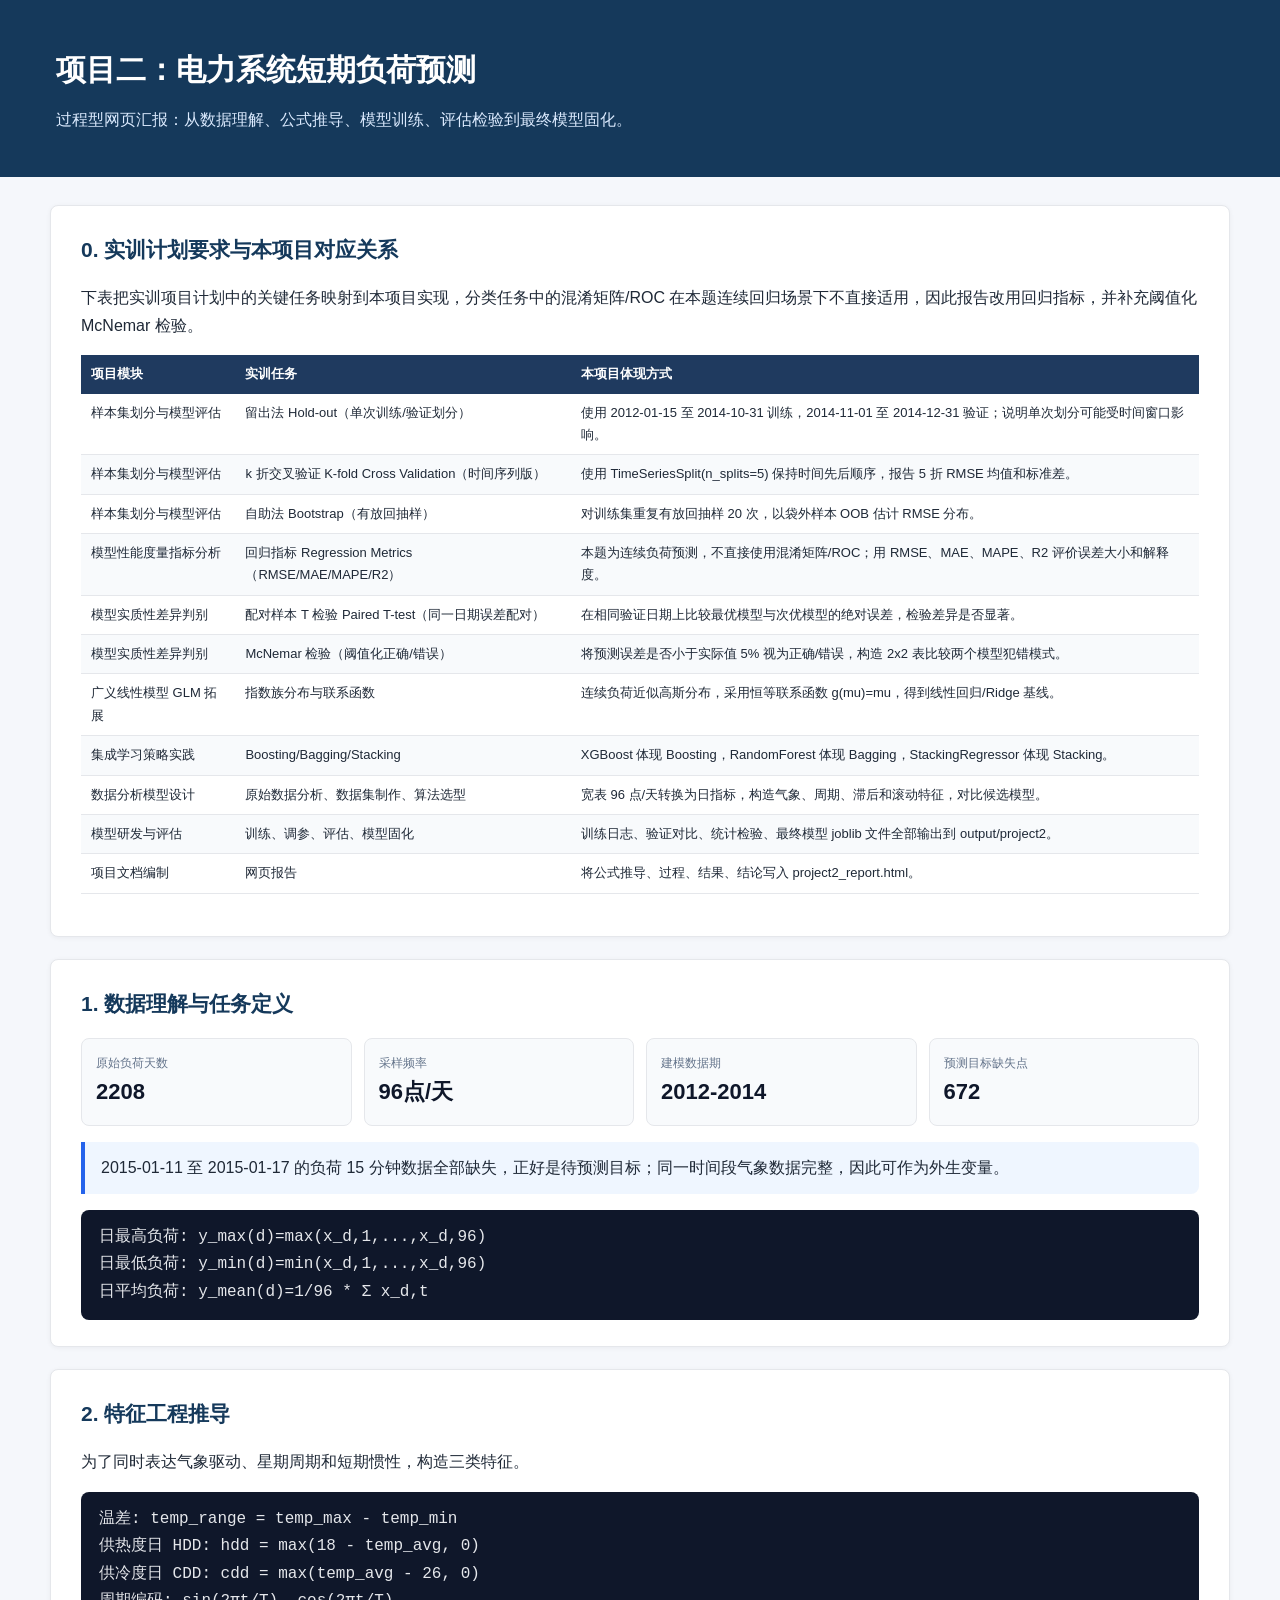
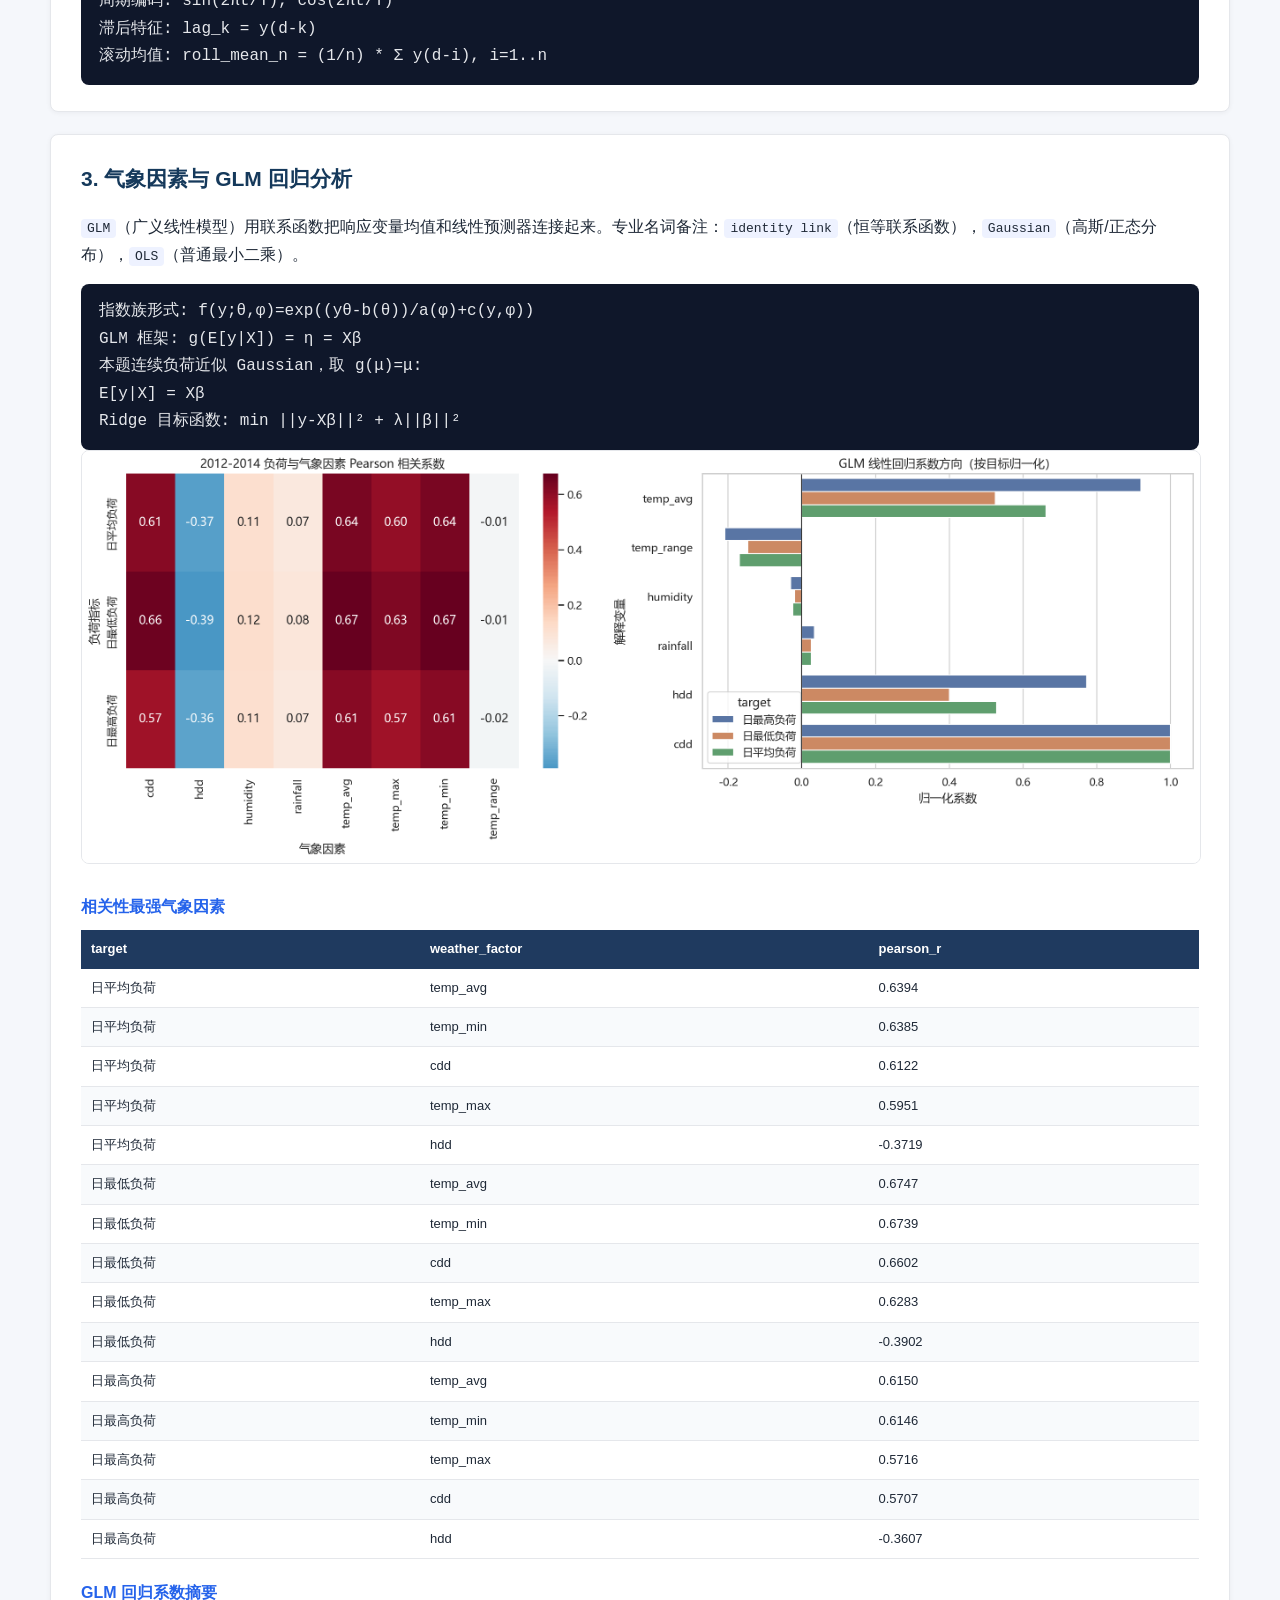
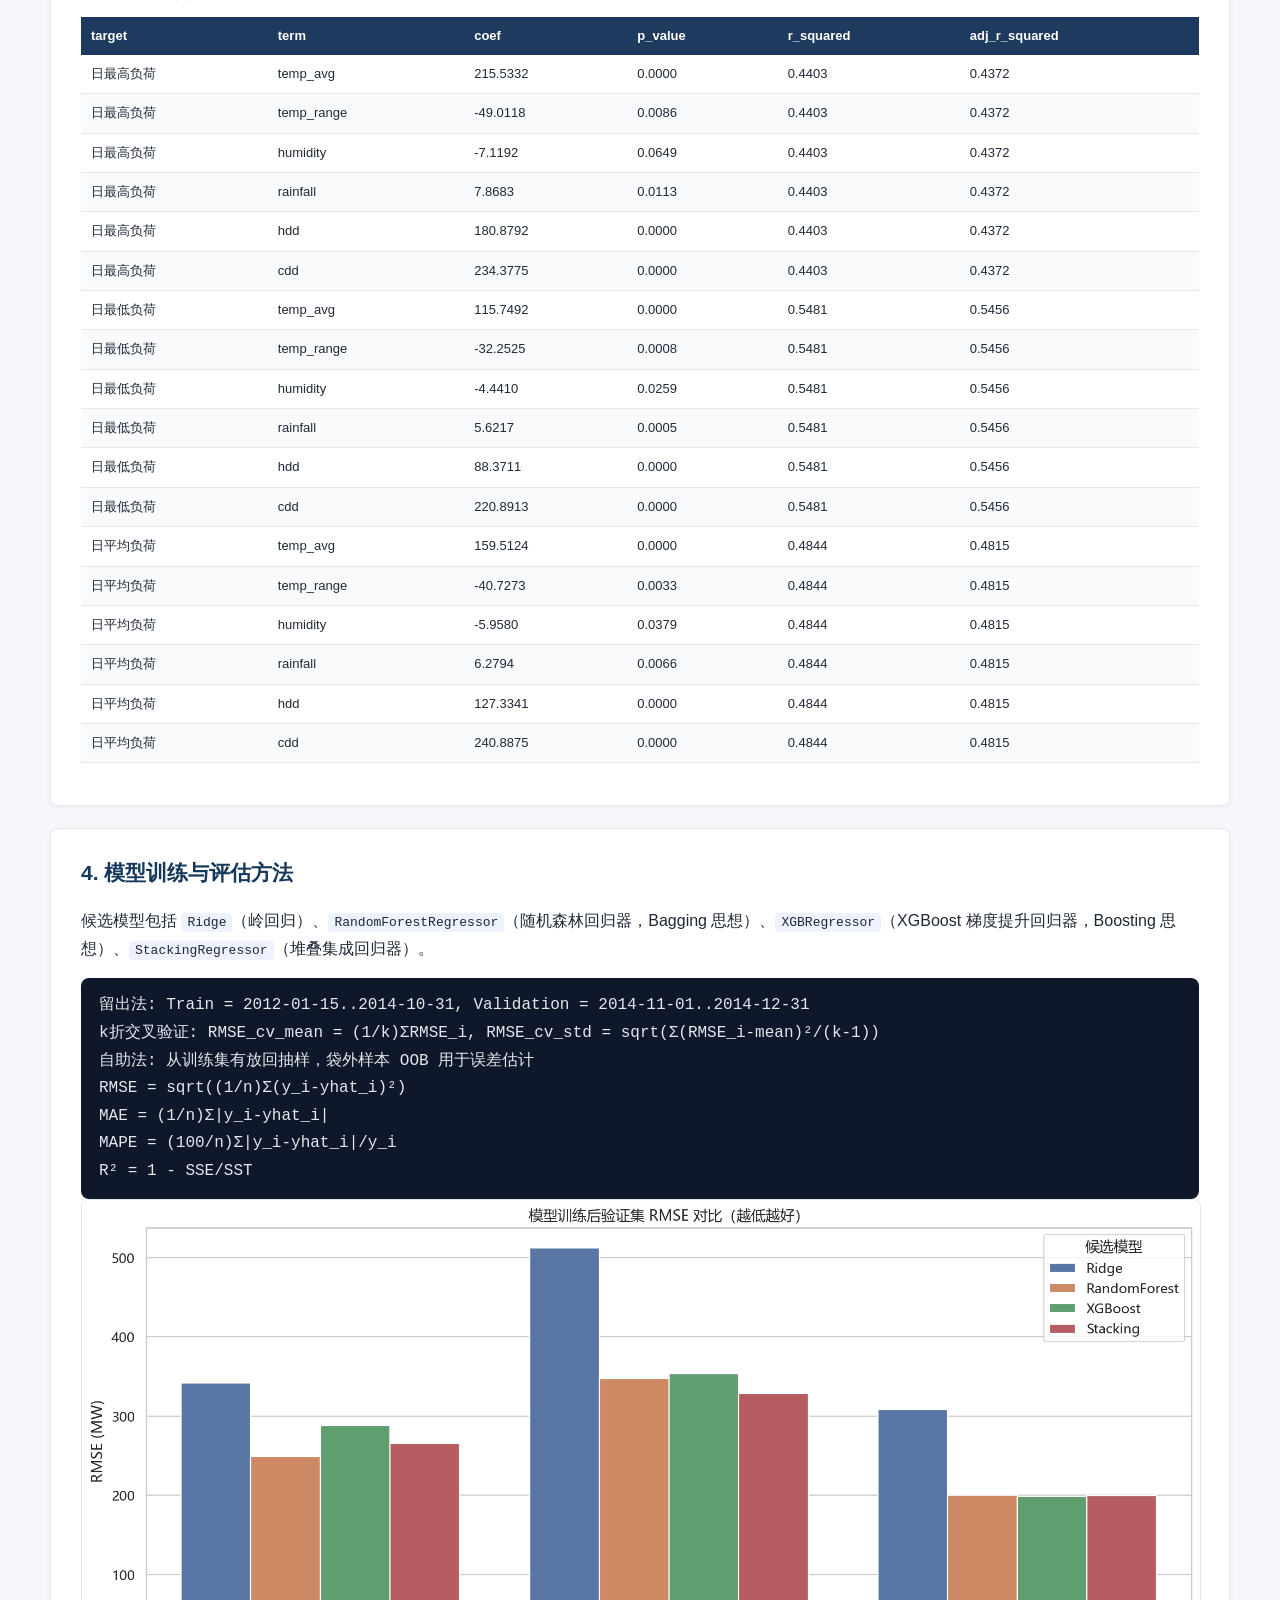
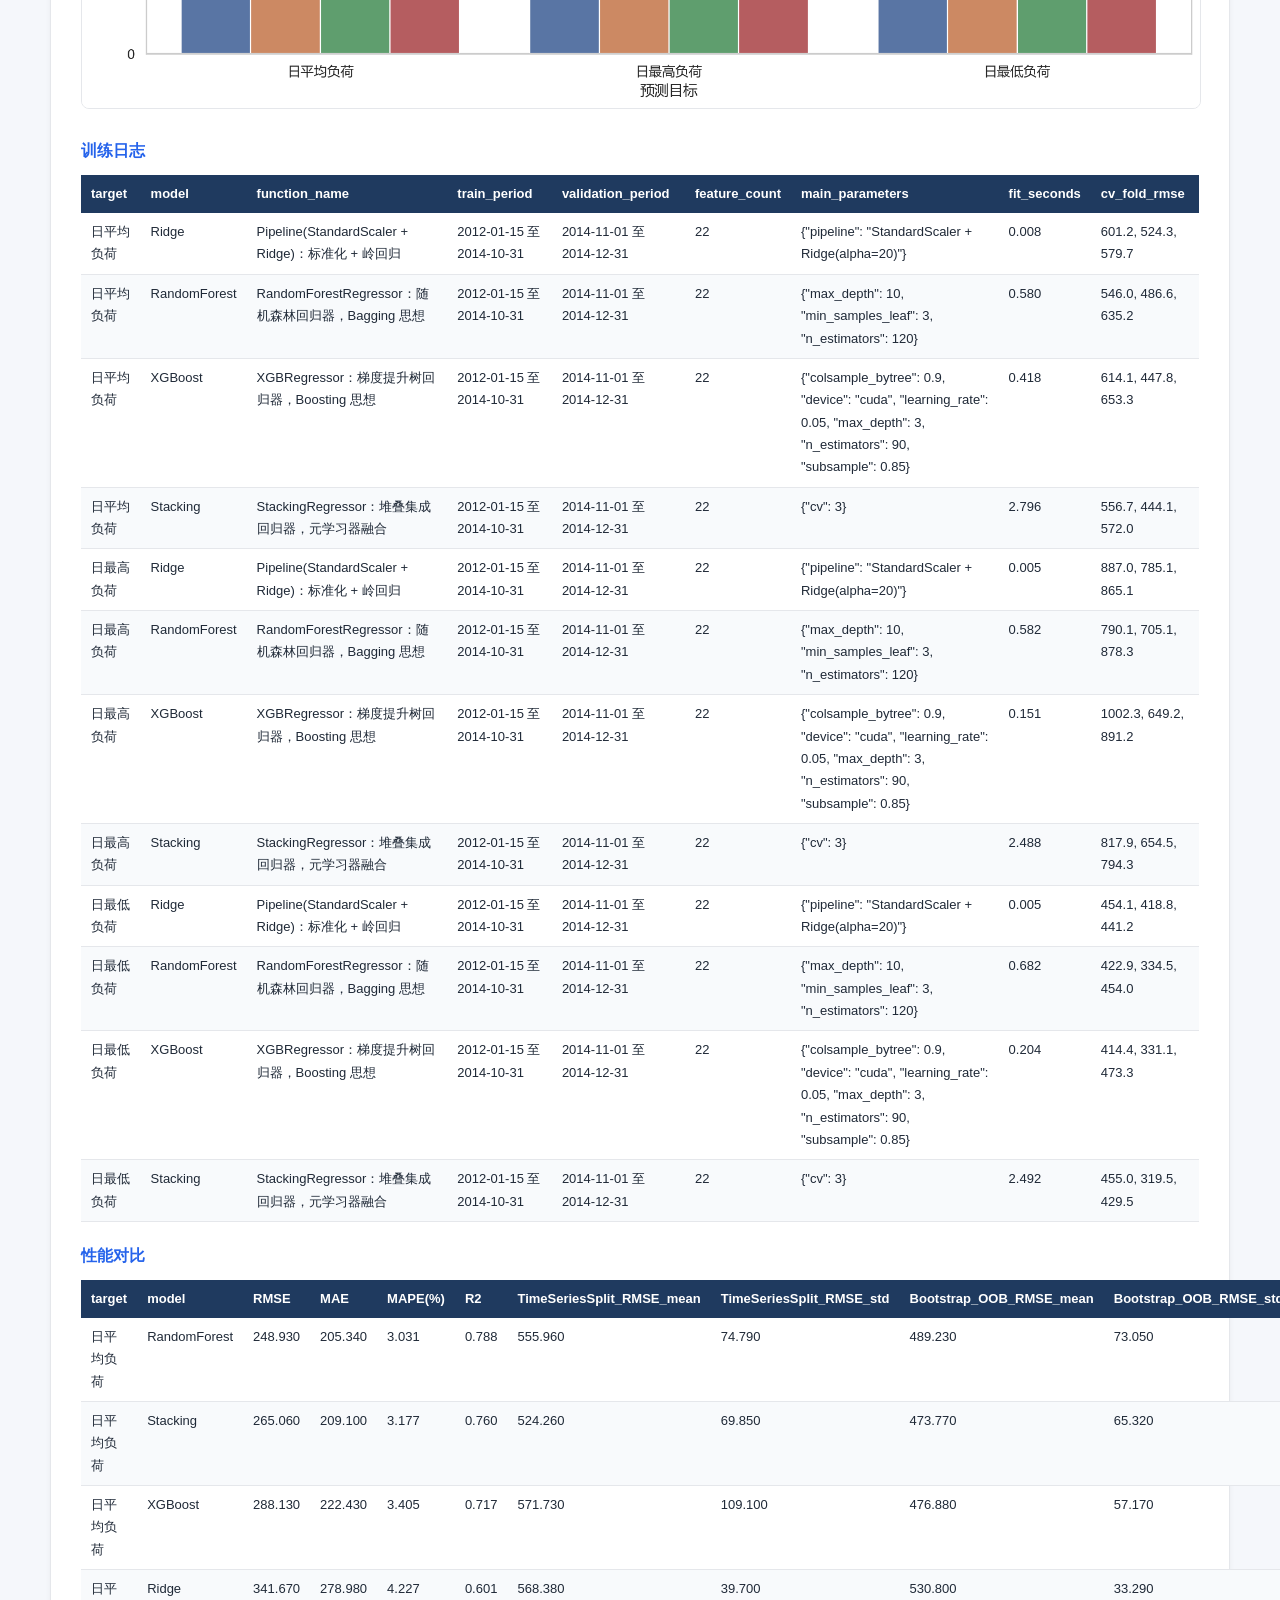
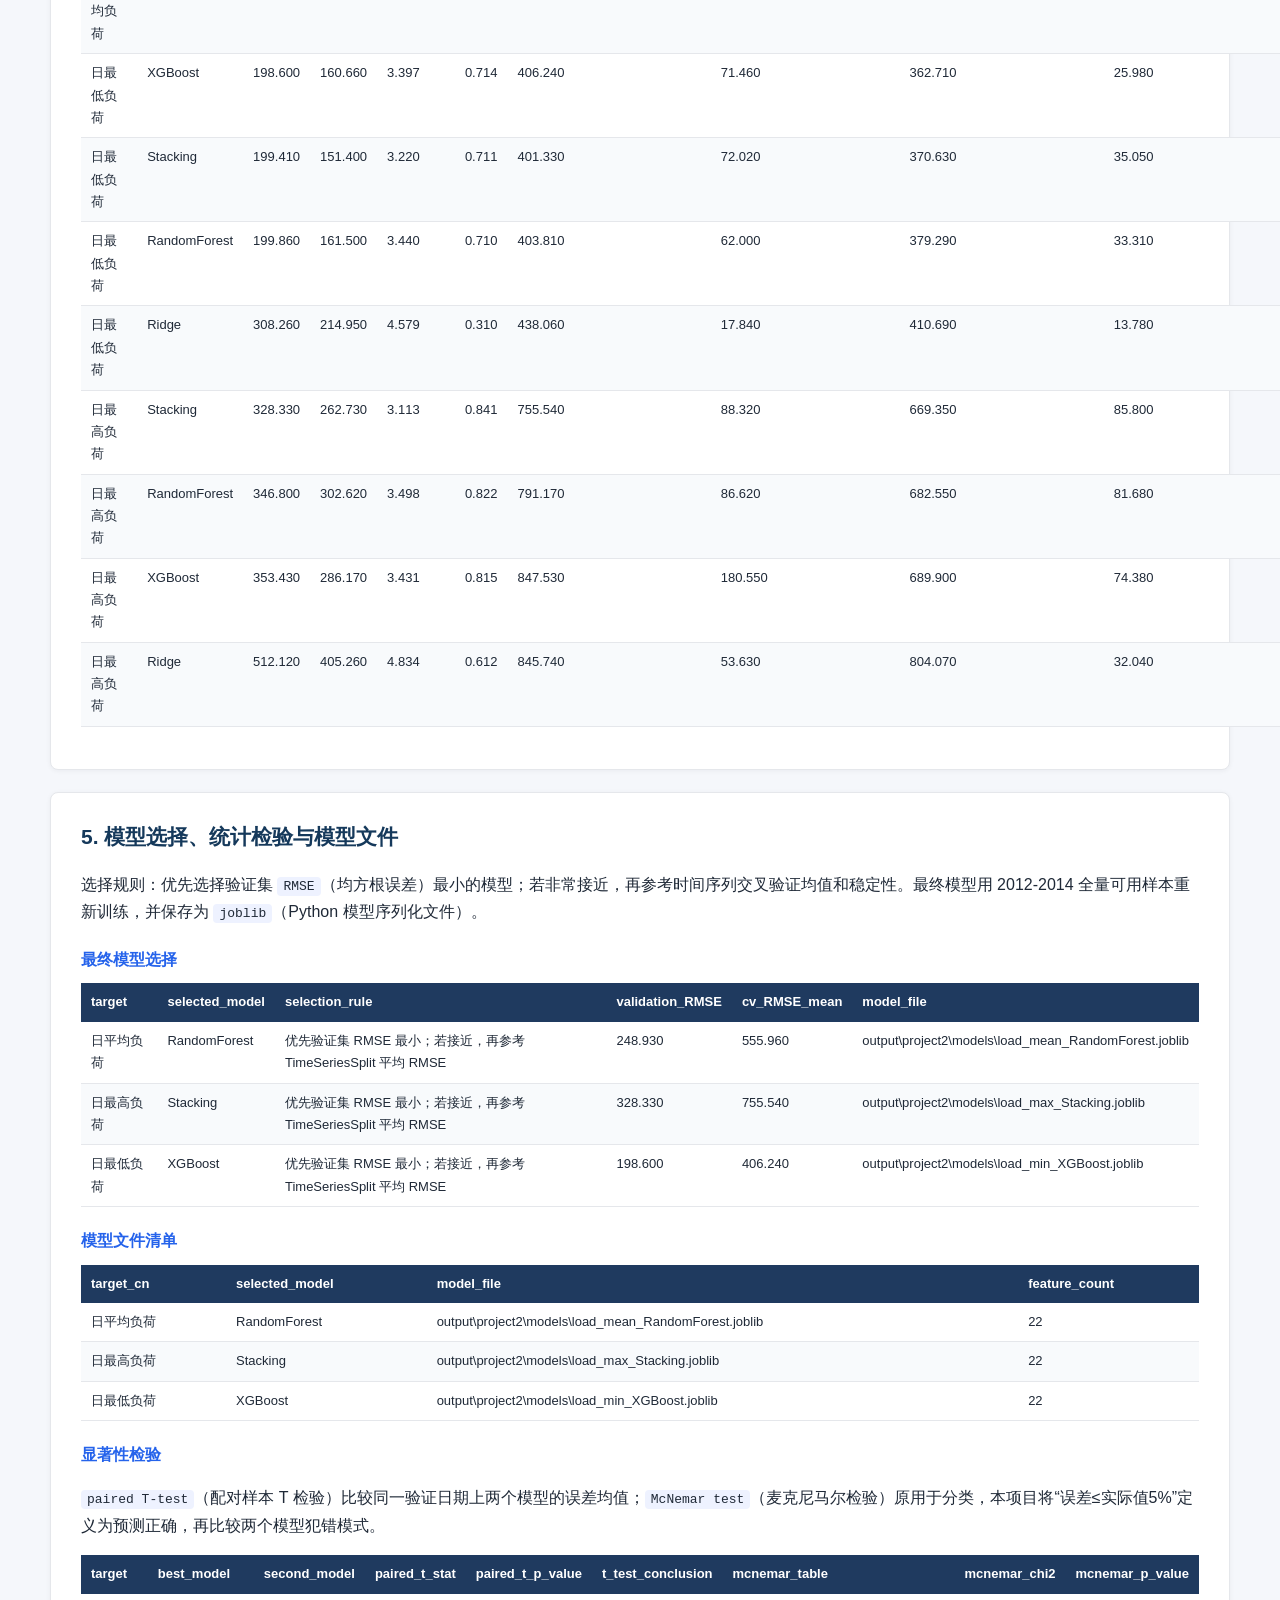
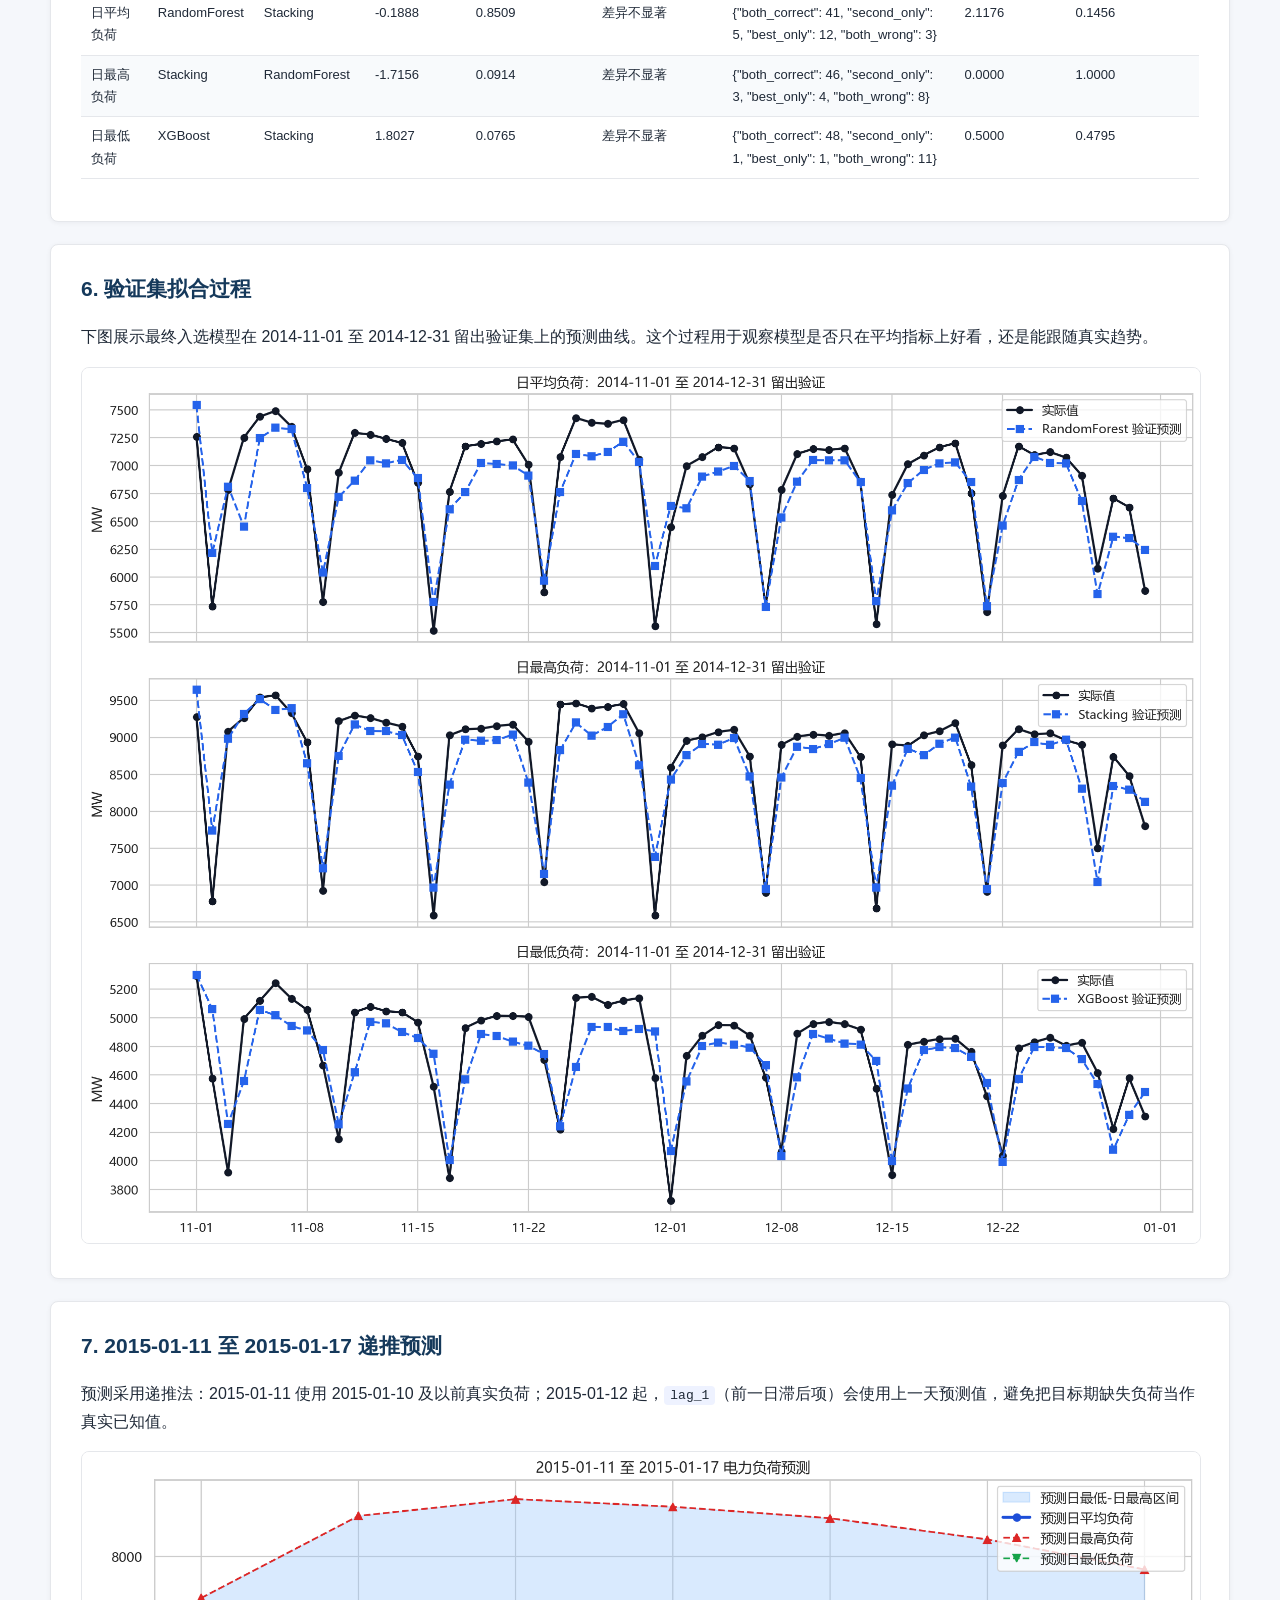
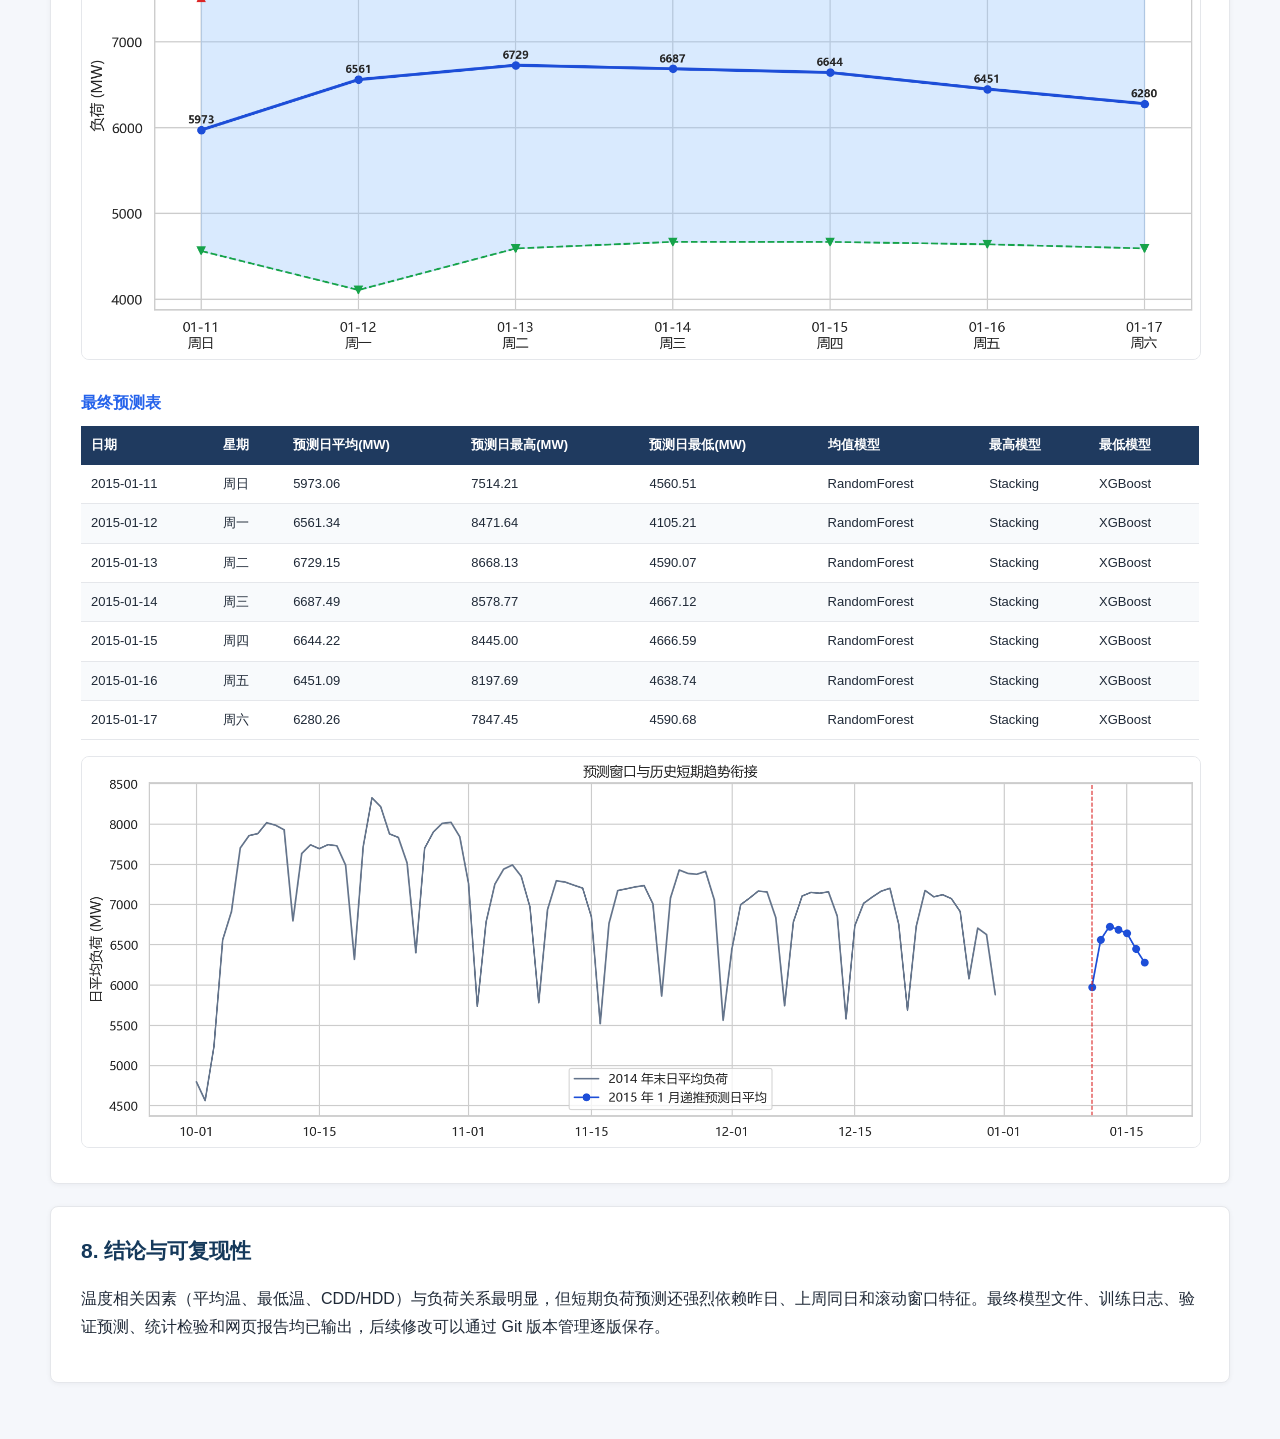
==== commit a05b12eb: "Sync GPU version: output/project2/project2_report.html" ====
--- a/output/project2/project2_report.html
+++ b/output/project2/project2_report.html
@@ -1,855 +1,855 @@
-<!DOCTYPE html>
-<html lang="zh-CN"><head><meta charset="utf-8"><title>项目二：电力系统短期负荷预测</title><style>
-body{margin:0;background:#f5f7fb;color:#1f2937;font-family:"Microsoft YaHei","PingFang SC",Arial,sans-serif;line-height:1.72}
-header{background:#15395b;color:white;padding:44px 56px}header h1{margin:0 0 10px;font-size:30px}header p{margin:0;color:#dbeafe}
-main{max-width:1180px;margin:28px auto 56px;padding:0 24px}section{background:white;border:1px solid #e5e7eb;border-radius:8px;padding:26px 30px;margin-bottom:22px;box-shadow:0 1px 5px rgba(15,23,42,.05)}
-h2{margin:0 0 14px;font-size:21px;color:#15395b}h3{margin:20px 0 10px;font-size:16px;color:#2563eb}
-.grid{display:grid;grid-template-columns:repeat(4,minmax(0,1fr));gap:12px;margin:16px 0}.card{border:1px solid #e5e7eb;border-radius:8px;padding:14px;background:#f8fafc}.label{color:#64748b;font-size:12px}.value{color:#0f172a;font-size:22px;font-weight:800}
-.note{border-left:4px solid #2563eb;background:#eff6ff;padding:12px 16px;border-radius:0 8px 8px 0}.warn{border-left-color:#d97706;background:#fffbeb}
-img{max-width:100%;border-radius:8px;border:1px solid #e5e7eb}table{width:100%;border-collapse:collapse;font-size:13px;margin:10px 0 16px}th{background:#1f3a5f;color:white;text-align:left;padding:8px 10px}td{border-bottom:1px solid #e5e7eb;padding:8px 10px;vertical-align:top}tr:nth-child(even) td{background:#f8fafc}code{background:#eef2ff;padding:2px 6px;border-radius:4px}.formula{background:#0f172a;color:#e5e7eb;border-radius:8px;padding:14px 18px;font-family:Consolas,monospace;white-space:pre-wrap}
-@media(max-width:900px){.grid{grid-template-columns:repeat(2,minmax(0,1fr))}}
-</style></head>
-<body><header><h1>项目二：电力系统短期负荷预测</h1><p>过程型网页汇报：从数据理解、公式推导、模型训练、评估检验到最终模型固化。</p></header><main>
-<section><h2>0. 实训计划要求与本项目对应关系</h2><p>下表把实训项目计划中的关键任务映射到本项目实现，分类任务中的混淆矩阵/ROC 在本题连续回归场景下不直接适用，因此报告改用回归指标，并补充阈值化 McNemar 检验。</p><table class="dataframe data-table">
-  <thead>
-    <tr style="text-align: right;">
-      <th>项目模块</th>
-      <th>实训任务</th>
-      <th>本项目体现方式</th>
-    </tr>
-  </thead>
-  <tbody>
-    <tr>
-      <td>样本集划分与模型评估</td>
-      <td>留出法 Hold-out（单次训练/验证划分）</td>
-      <td>使用 2012-01-15 至 2014-10-31 训练，2014-11-01 至 2014-12-31 验证；说明单次划分可能受时间窗口影响。</td>
-    </tr>
-    <tr>
-      <td>样本集划分与模型评估</td>
-      <td>k 折交叉验证 K-fold Cross Validation（时间序列版）</td>
-      <td>使用 TimeSeriesSplit(n_splits=5) 保持时间先后顺序，报告 5 折 RMSE 均值和标准差。</td>
-    </tr>
-    <tr>
-      <td>样本集划分与模型评估</td>
-      <td>自助法 Bootstrap（有放回抽样）</td>
-      <td>对训练集重复有放回抽样 20 次，以袋外样本 OOB 估计 RMSE 分布。</td>
-    </tr>
-    <tr>
-      <td>模型性能度量指标分析</td>
-      <td>回归指标 Regression Metrics（RMSE/MAE/MAPE/R2）</td>
-      <td>本题为连续负荷预测，不直接使用混淆矩阵/ROC；用 RMSE、MAE、MAPE、R2 评价误差大小和解释度。</td>
-    </tr>
-    <tr>
-      <td>模型实质性差异判别</td>
-      <td>配对样本 T 检验 Paired T-test（同一日期误差配对）</td>
-      <td>在相同验证日期上比较最优模型与次优模型的绝对误差，检验差异是否显著。</td>
-    </tr>
-    <tr>
-      <td>模型实质性差异判别</td>
-      <td>McNemar 检验（阈值化正确/错误）</td>
-      <td>将预测误差是否小于实际值 5% 视为正确/错误，构造 2x2 表比较两个模型犯错模式。</td>
-    </tr>
-    <tr>
-      <td>广义线性模型 GLM 拓展</td>
-      <td>指数族分布与联系函数</td>
-      <td>连续负荷近似高斯分布，采用恒等联系函数 g(mu)=mu，得到线性回归/Ridge 基线。</td>
-    </tr>
-    <tr>
-      <td>集成学习策略实践</td>
-      <td>Boosting/Bagging/Stacking</td>
-      <td>XGBoost 体现 Boosting，RandomForest 体现 Bagging，StackingRegressor 体现 Stacking。</td>
-    </tr>
-    <tr>
-      <td>数据分析模型设计</td>
-      <td>原始数据分析、数据集制作、算法选型</td>
-      <td>宽表 96 点/天转换为日指标，构造气象、周期、滞后和滚动特征，对比候选模型。</td>
-    </tr>
-    <tr>
-      <td>模型研发与评估</td>
-      <td>训练、调参、评估、模型固化</td>
-      <td>训练日志、验证对比、统计检验、最终模型 joblib 文件全部输出到 output/project2。</td>
-    </tr>
-    <tr>
-      <td>项目文档编制</td>
-      <td>网页报告</td>
-      <td>将公式推导、过程、结果、结论写入 project2_report.html。</td>
-    </tr>
-  </tbody>
-</table></section>
-<section><h2>1. 数据理解与任务定义</h2><div class="grid"><div class="card"><div class="label">原始负荷天数</div><div class="value">2208</div></div><div class="card"><div class="label">采样频率</div><div class="value">96点/天</div></div><div class="card"><div class="label">建模数据期</div><div class="value">2012-2014</div></div><div class="card"><div class="label">预测目标缺失点</div><div class="value">672</div></div></div><p class="note">2015-01-11 至 2015-01-17 的负荷 15 分钟数据全部缺失，正好是待预测目标；同一时间段气象数据完整，因此可作为外生变量。</p><div class="formula">日最高负荷: y_max(d)=max(x_d,1,...,x_d,96)
-日最低负荷: y_min(d)=min(x_d,1,...,x_d,96)
-日平均负荷: y_mean(d)=1/96 * Σ x_d,t</div></section>
-<section><h2>2. 特征工程推导</h2><p>为了同时表达气象驱动、星期周期和短期惯性，构造三类特征。</p><div class="formula">温差: temp_range = temp_max - temp_min
-供热度日 HDD: hdd = max(18 - temp_avg, 0)
-供冷度日 CDD: cdd = max(temp_avg - 26, 0)
-周期编码: sin(2πt/T), cos(2πt/T)
-滞后特征: lag_k = y(d-k)
-滚动均值: roll_mean_n = (1/n) * Σ y(d-i), i=1..n</div></section>
-<section><h2>3. 气象因素与 GLM 回归分析</h2><p><code>GLM</code>（广义线性模型）用联系函数把响应变量均值和线性预测器连接起来。专业名词备注：<code>identity link</code>（恒等联系函数），<code>Gaussian</code>（高斯/正态分布），<code>OLS</code>（普通最小二乘）。</p><div class="formula">指数族形式: f(y;θ,φ)=exp((yθ-b(θ))/a(φ)+c(y,φ))
-GLM 框架: g(E[y|X]) = η = Xβ
-本题连续负荷近似 Gaussian，取 g(μ)=μ:
-E[y|X] = Xβ
-Ridge 目标函数: min ||y-Xβ||² + λ||β||²</div><img src="[data-uri]